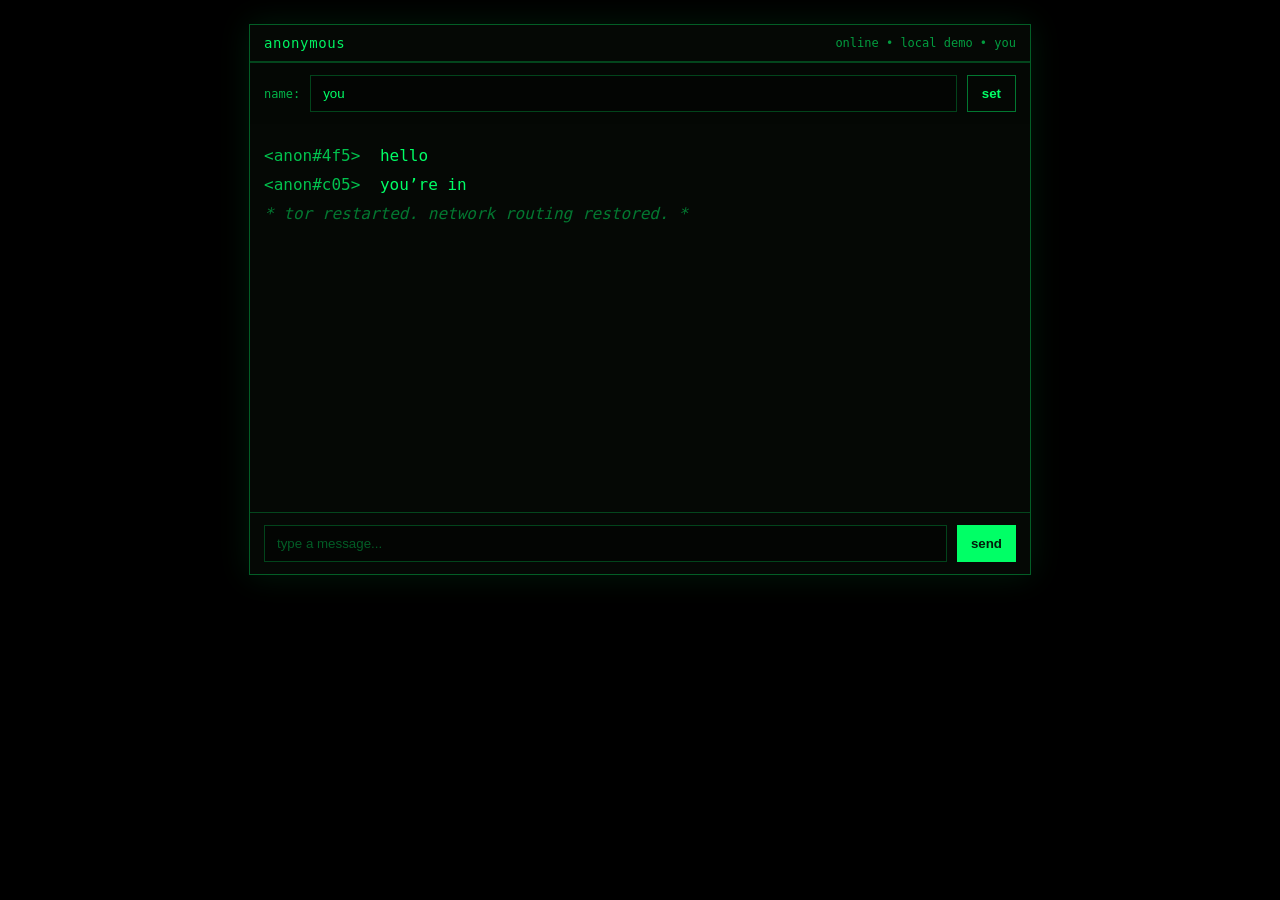
==== index.html @ 3648a669 "Add files via upload" ====
<!DOCTYPE html>
<html lang="en">
<head>
  <meta charset="UTF-8" />
  <meta name="viewport" content="width=device-width, initial-scale=1"/>
  <title>anonymous</title>

  <style>
    html, body {
      margin: 0;
      padding: 0;
      background: #000000;
      min-height: 100%;
    }

    .bc-wrap{
      max-width: 780px;
      margin: 24px auto;
      background:#050805;
      border:1px solid rgba(0,255,102,.35);
      font-family: ui-monospace, SFMono-Regular, Menlo, Monaco, Consolas, monospace;
      color:#00ff66;
      box-shadow: 0 0 30px rgba(0,255,102,.10);
    }

    .bc-top{
      display:flex;
      justify-content:space-between;
      align-items:center;
      padding:10px 14px;
      border-bottom:1px solid rgba(0,255,102,.25);
    }

    .bc-title{
      font-size:14px;
      letter-spacing:.6px;
      color:rgba(0,255,102,.95);
      text-transform: lowercase;
    }

    .bc-status{
      font-size:12px;
      color:rgba(0,255,102,.6);
    }

    .bc-chat{
      padding:14px;
      height: 360px;
      overflow:auto;
      line-height:1.45;
    }

    .bc-line{ margin:6px 0; }
    .bc-user{ color:rgba(0,255,102,.75); margin-right:10px; }
    .bc-dim{ color:rgba(0,255,102,.45); font-style:italic; }

    .bc-input{
      display:flex;
      gap:10px;
      padding:12px 14px;
      border-top:1px solid rgba(0,255,102,.25);
    }

    .bc-text{
      flex:1;
      background:#030503;
      border:1px solid rgba(0,255,102,.25);
      color:#00ff66;
      padding:10px 12px;
      outline:none;
    }

    .bc-text::placeholder{ color:rgba(0,255,102,.35); }

    .bc-send{
      background:#00ff66;
      color:#021d0b;
      border:none;
      padding:10px 14px;
      font-weight:700;
      cursor:pointer;
    }

    .bc-send:active{ transform: translateY(1px); }

    /* ---- name tab ---- */
    .bc-namebar{
      display:flex;
      gap:10px;
      padding:12px 14px;
      border-top:1px solid rgba(0,255,102,.25);
      background:#040704;
      align-items:center;
    }

    .bc-label{
      font-size:12px;
      color:rgba(0,255,102,.7);
      white-space:nowrap;
    }

    .bc-name{
      flex:1;
      background:#030503;
      border:1px solid rgba(0,255,102,.25);
      color:#00ff66;
      padding:10px 12px;
      outline:none;
    }

    .bc-name::placeholder{ color:rgba(0,255,102,.35); }

    .bc-save{
      background:transparent;
      border:1px solid rgba(0,255,102,.45);
      color:#00ff66;
      padding:10px 14px;
      font-weight:700;
      cursor:pointer;
    }

    .bc-save:active{ transform: translateY(1px); }
  </style>
</head>

<body>
  <div class="bc-wrap">
    <div class="bc-top">
      <div class="bc-title" id="bc-title">anonymous</div>
      <div class="bc-status" id="bc-status">offline • local demo</div>
    </div>

    <!-- name tab -->
    <div class="bc-namebar">
      <div class="bc-label">name:</div>
      <input class="bc-name" id="bc-name" placeholder="choose any name..." autocomplete="off">
      <button class="bc-save" id="bc-save">set</button>
    </div>

    <div class="bc-chat" id="bc-chat">
      <div class="bc-line"><span class="bc-user">&lt;anon#4f5&gt;</span> hello</div>
      <div class="bc-line"><span class="bc-user">&lt;anon#c05&gt;</span> you’re in</div>
      <div class="bc-line bc-dim">* tor restarted. network routing restored. *</div>
    </div>

    <div class="bc-input">
      <input class="bc-text" id="bc-text" placeholder="type a message..." autocomplete="off">
      <button class="bc-send" id="bc-send">send</button>
    </div>
  </div>

  <script>
    // local-only demo: adds text to the box (does NOT send over internet)
    const chat = document.getElementById('bc-chat');
    const input = document.getElementById('bc-text');
    const btn = document.getElementById('bc-send');

    const nameInput = document.getElementById('bc-name');
    const saveBtn = document.getElementById('bc-save');
    const title = document.getElementById('bc-title');
    const status = document.getElementById('bc-status');

    // Load name from localStorage if available
    let currentName = localStorage.getItem('bc_name') || 'you';
    nameInput.value = currentName;

    function escapeHtml(s) {
      return s.replace(/&/g,'&amp;')
              .replace(/</g,'&lt;')
              .replace(/>/g,'&gt;')
              .replace(/"/g,'&quot;')
              .replace(/'/g,'&#039;');
    }

    function addLine(user, text){
      const div = document.createElement('div');
      div.className = 'bc-line';
      div.innerHTML = `<span class="bc-user">&lt;${escapeHtml(user)}&gt;</span> ${escapeHtml(text)}`;
      chat.appendChild(div);
      chat.scrollTop = chat.scrollHeight;
    }

    function setName(){
      const n = nameInput.value.trim();
      if(!n) return;

      currentName = n.slice(0, 24); // keep it short + clean
      localStorage.setItem('bc_name', currentName);

      title.textContent = 'anonymous';
      status.textContent = `online • local demo • ${currentName}`;
      addLine('system', `identity set: ${currentName}`);
    }

    saveBtn.addEventListener('click', setName);
    nameInput.addEventListener('keydown', (e) => {
      if (e.key === 'Enter') setName();
    });

    btn.addEventListener('click', () => {
      const t = input.value.trim();
      if(!t) return;
      addLine(currentName, t);
      input.value = '';
    });

    input.addEventListener('keydown', (e) => {
      if(e.key === 'Enter') btn.click();
    });

    // init status
    status.textContent = `online • local demo • ${currentName}`;
  </script>
</body>
</html>
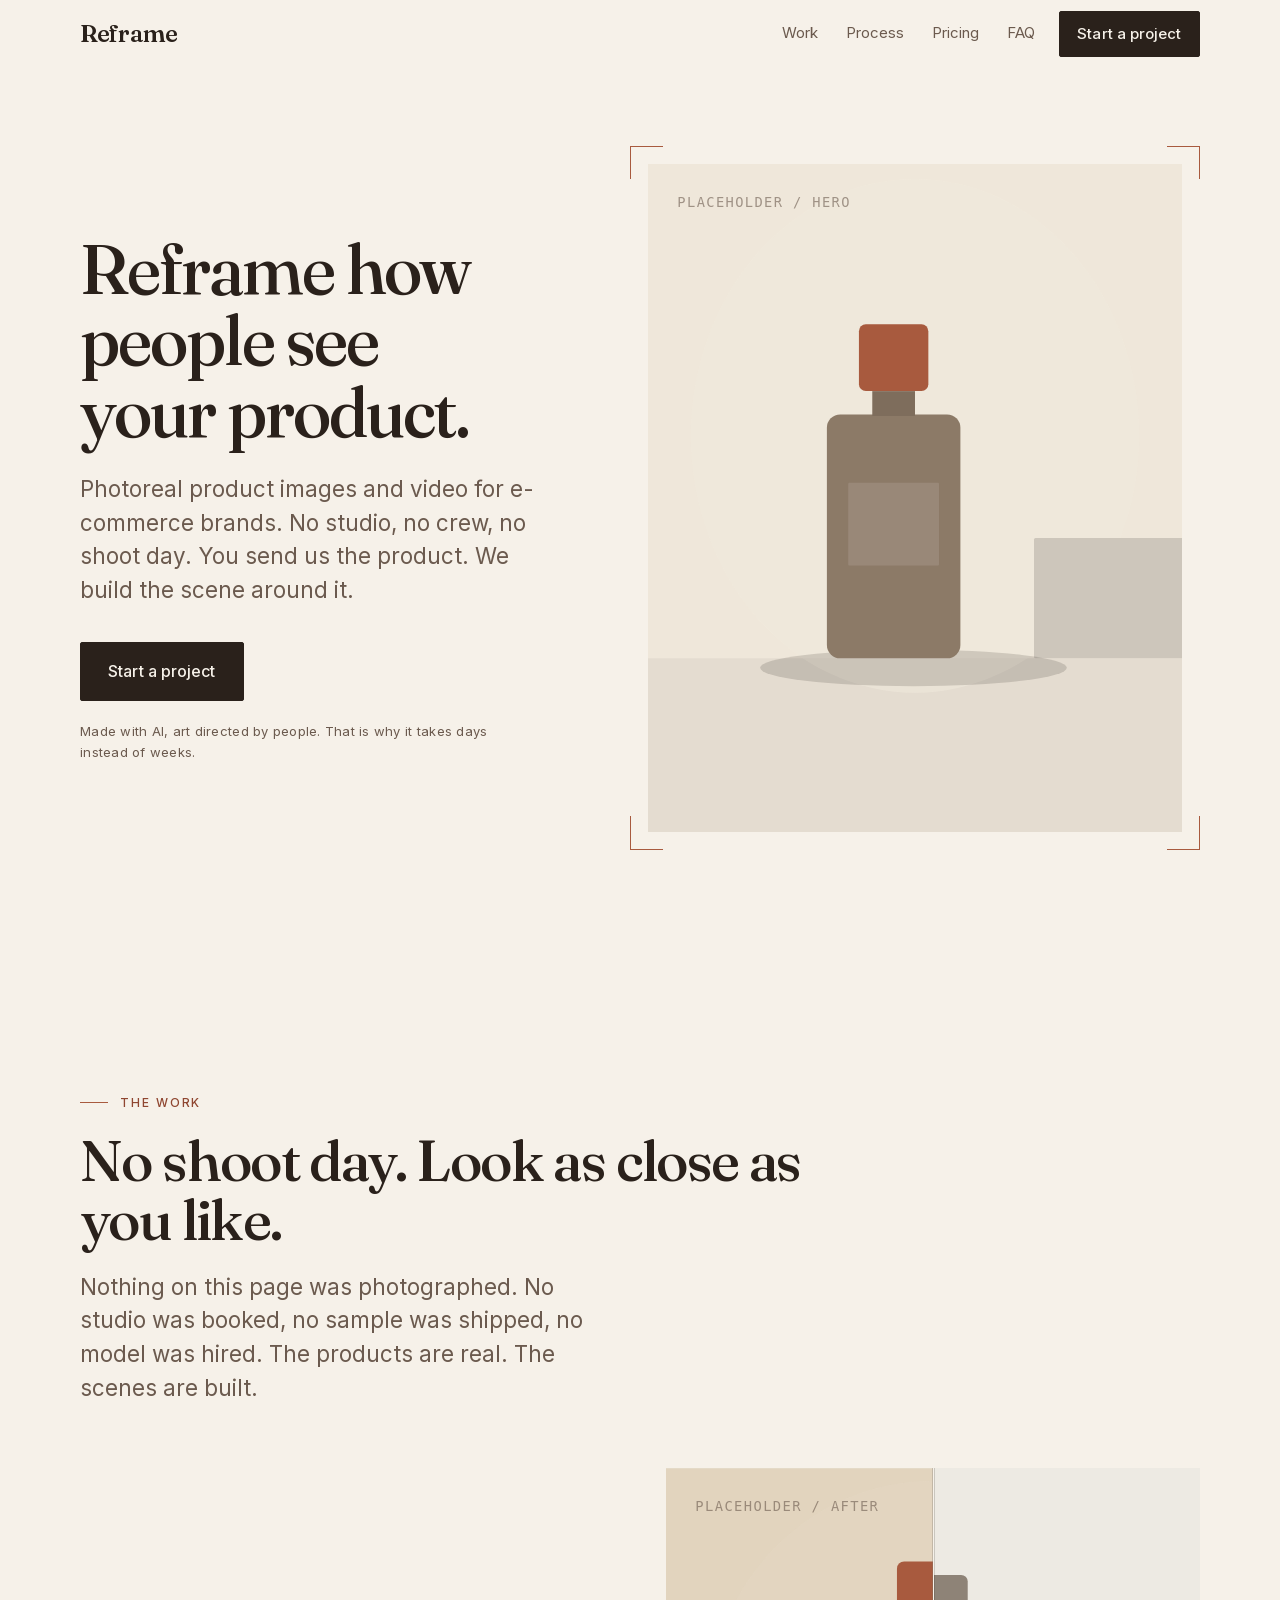
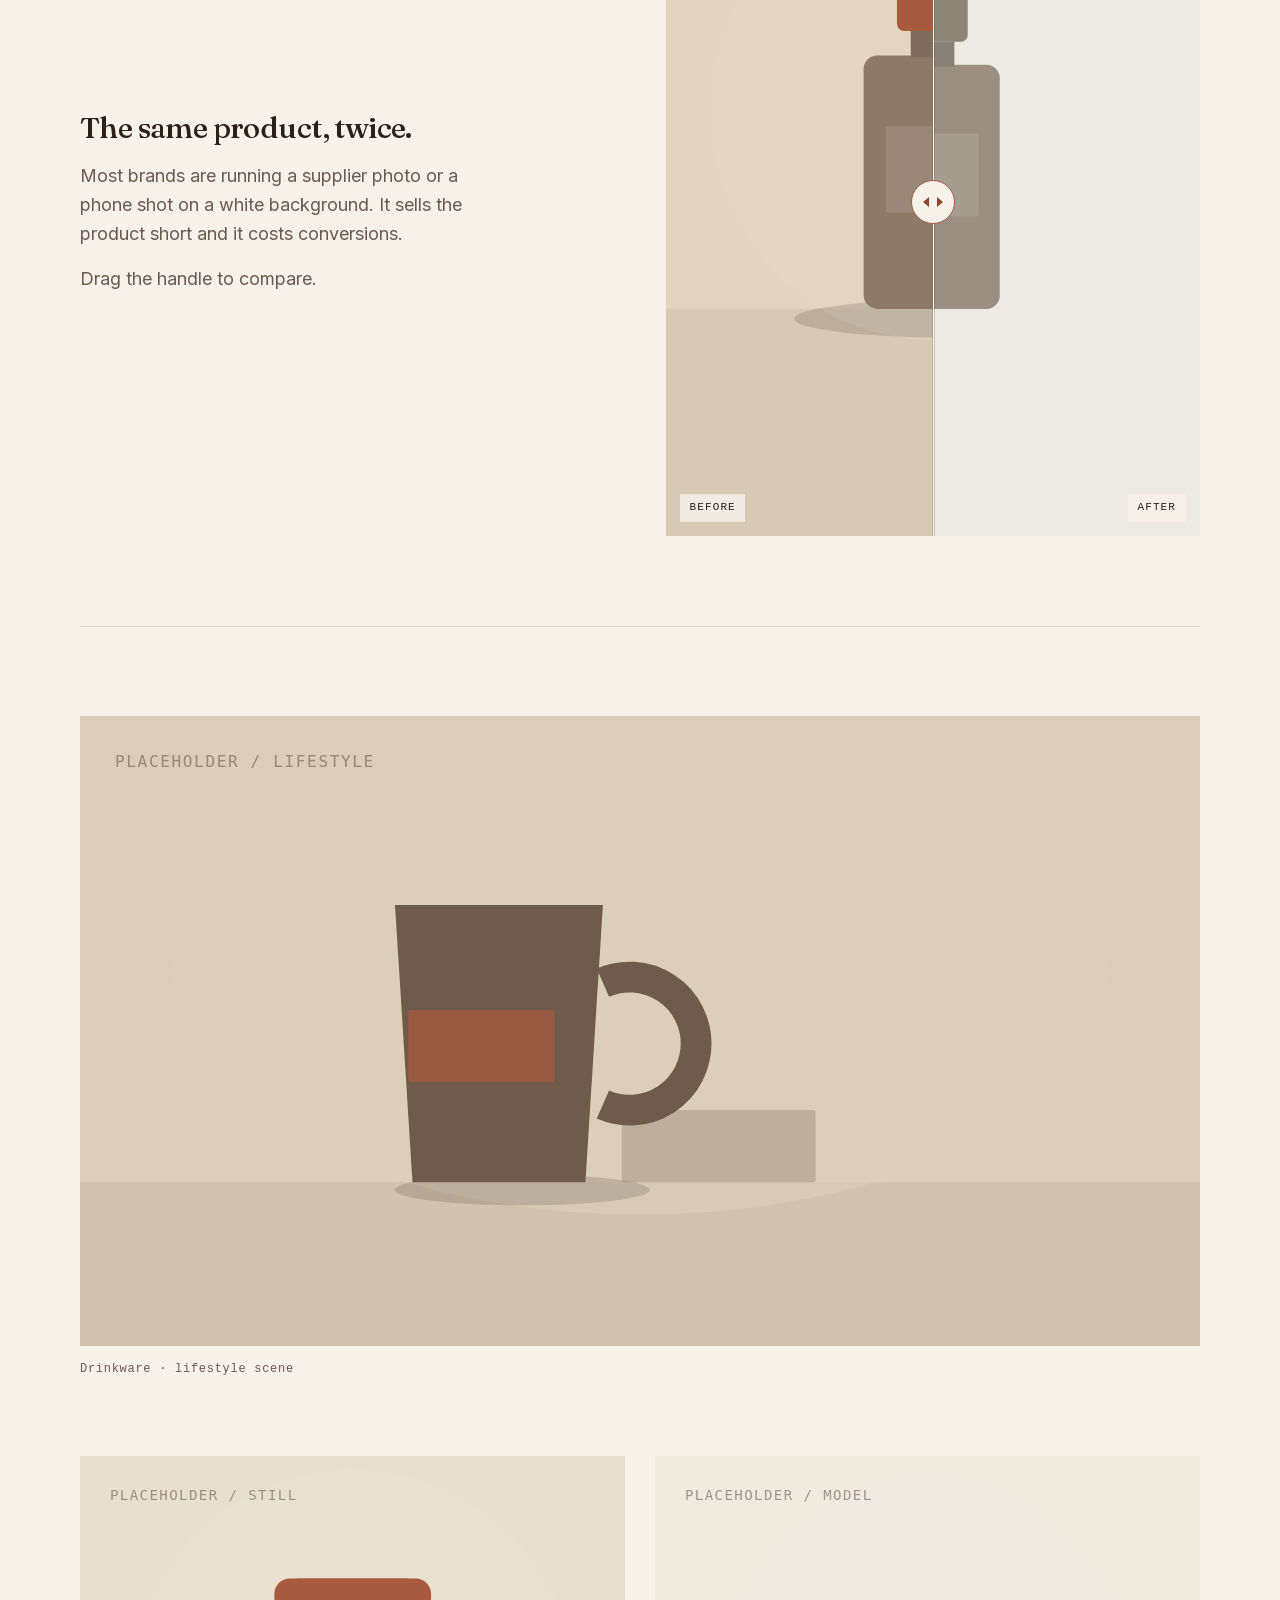
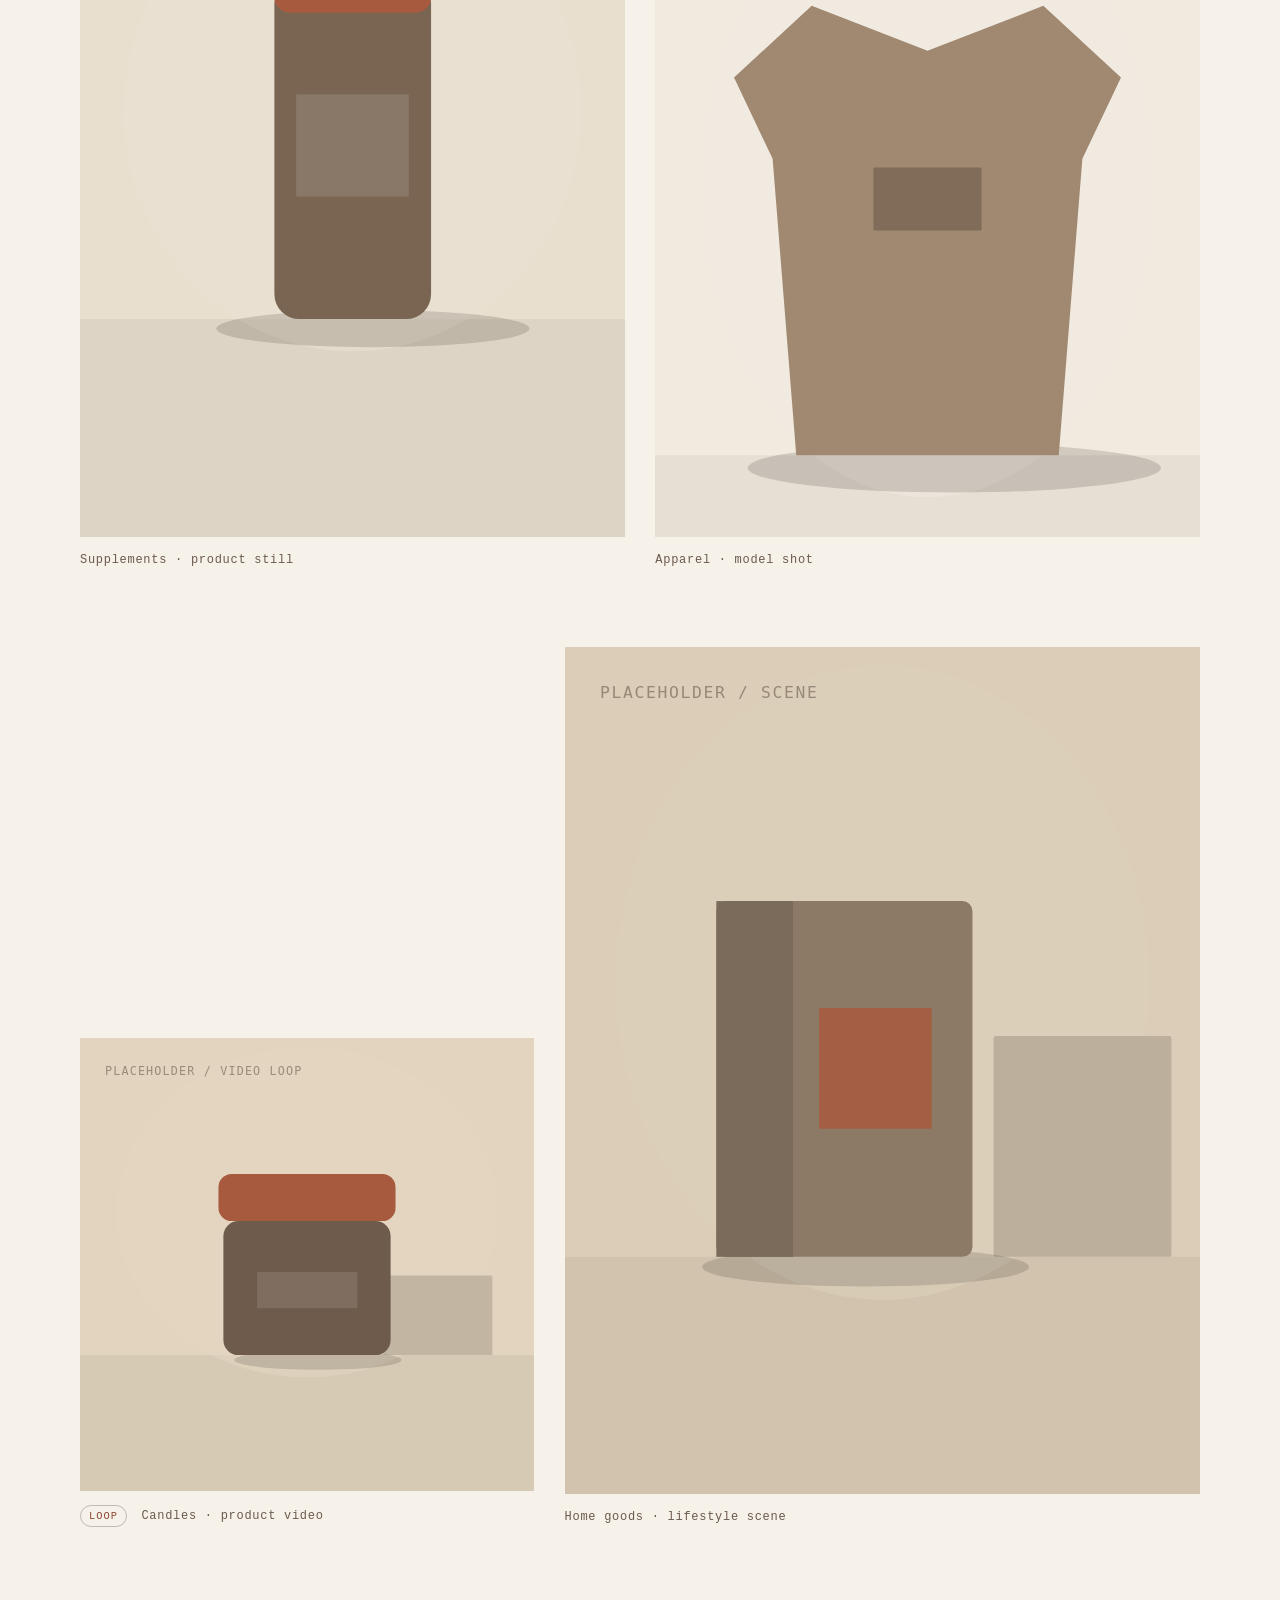
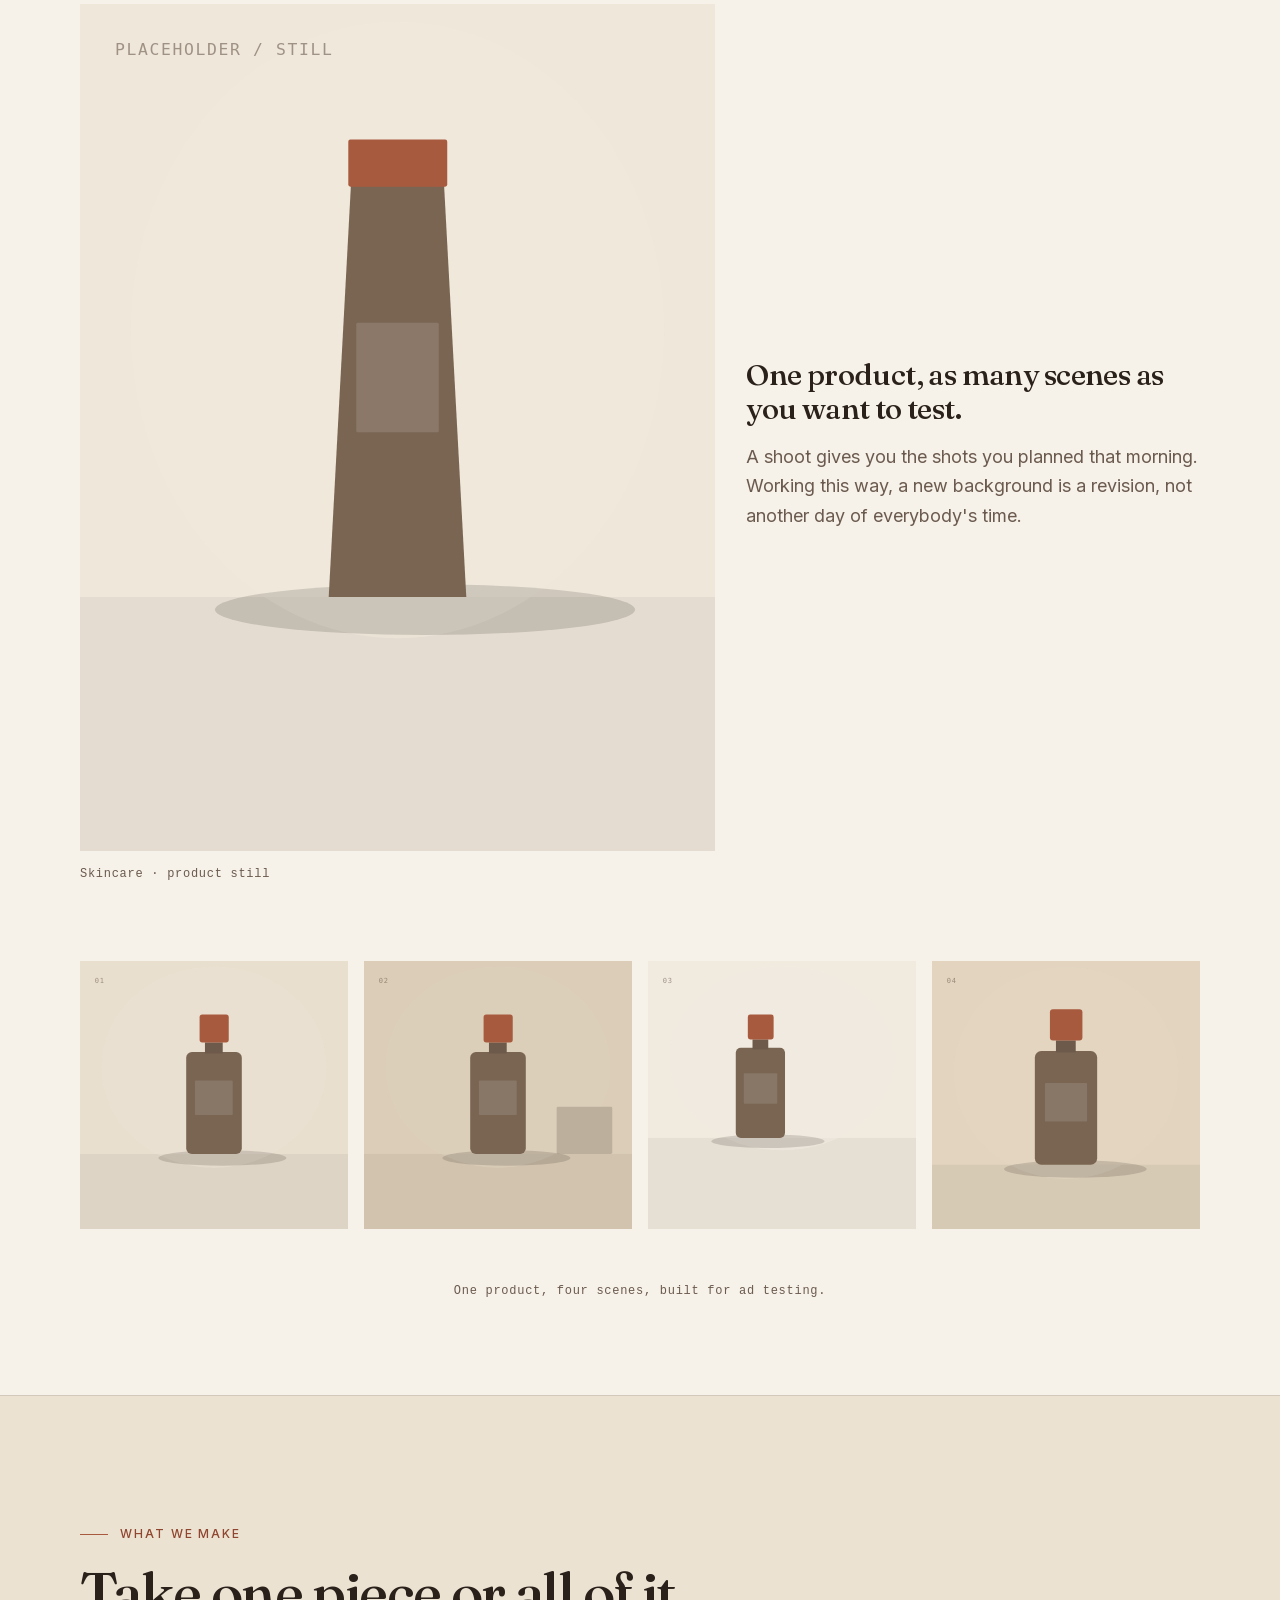
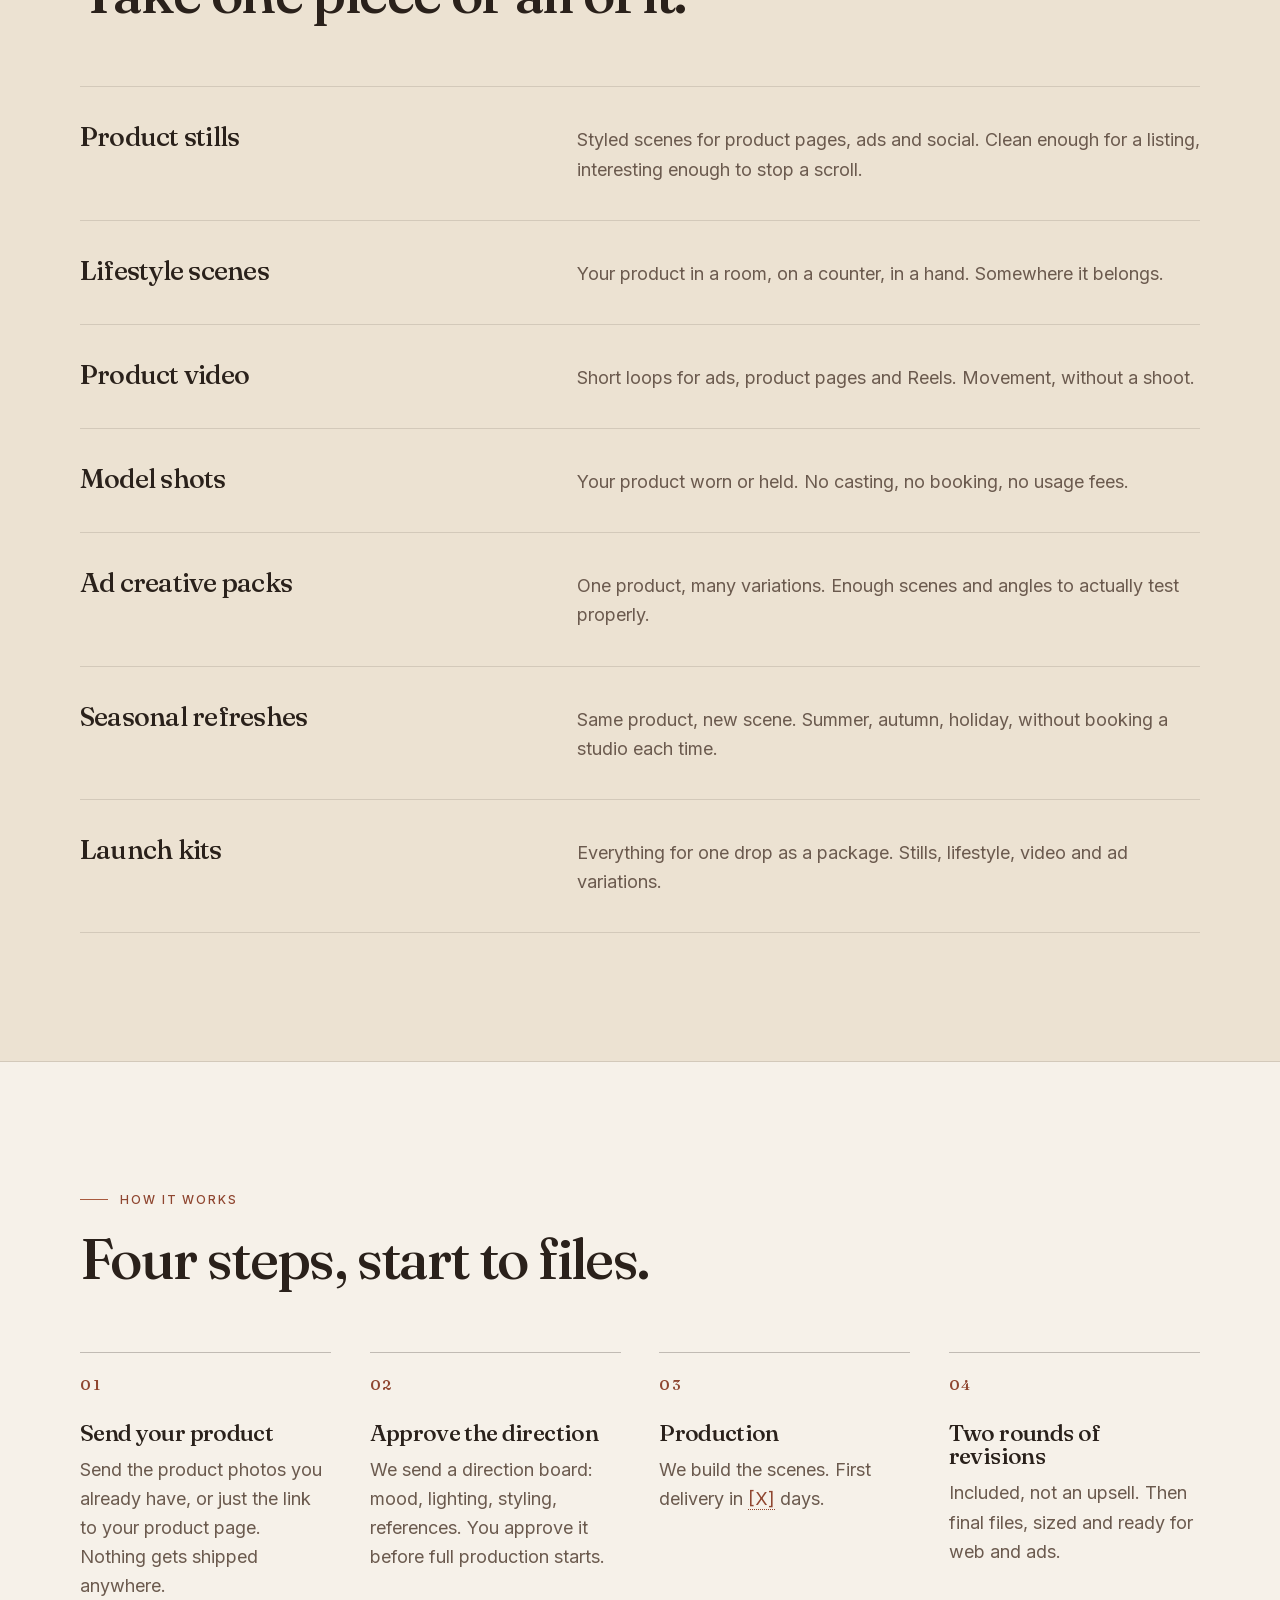
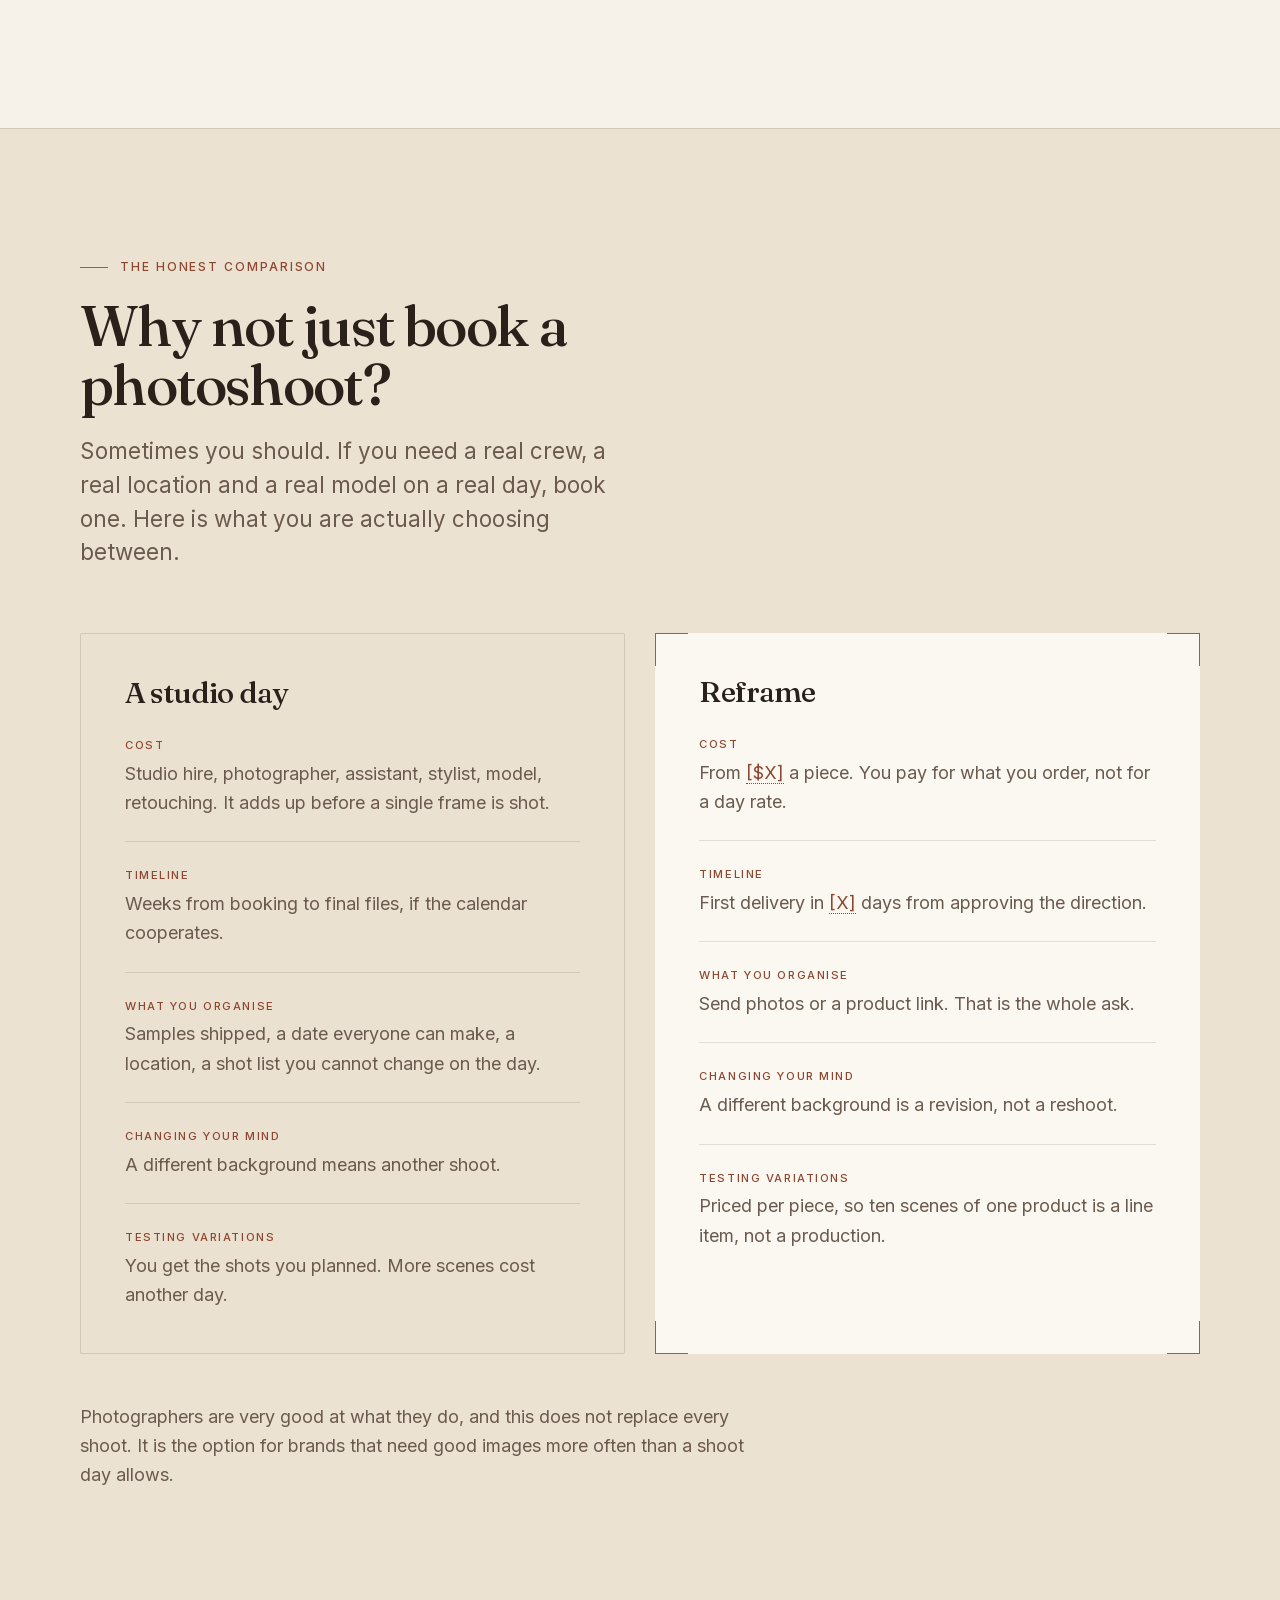
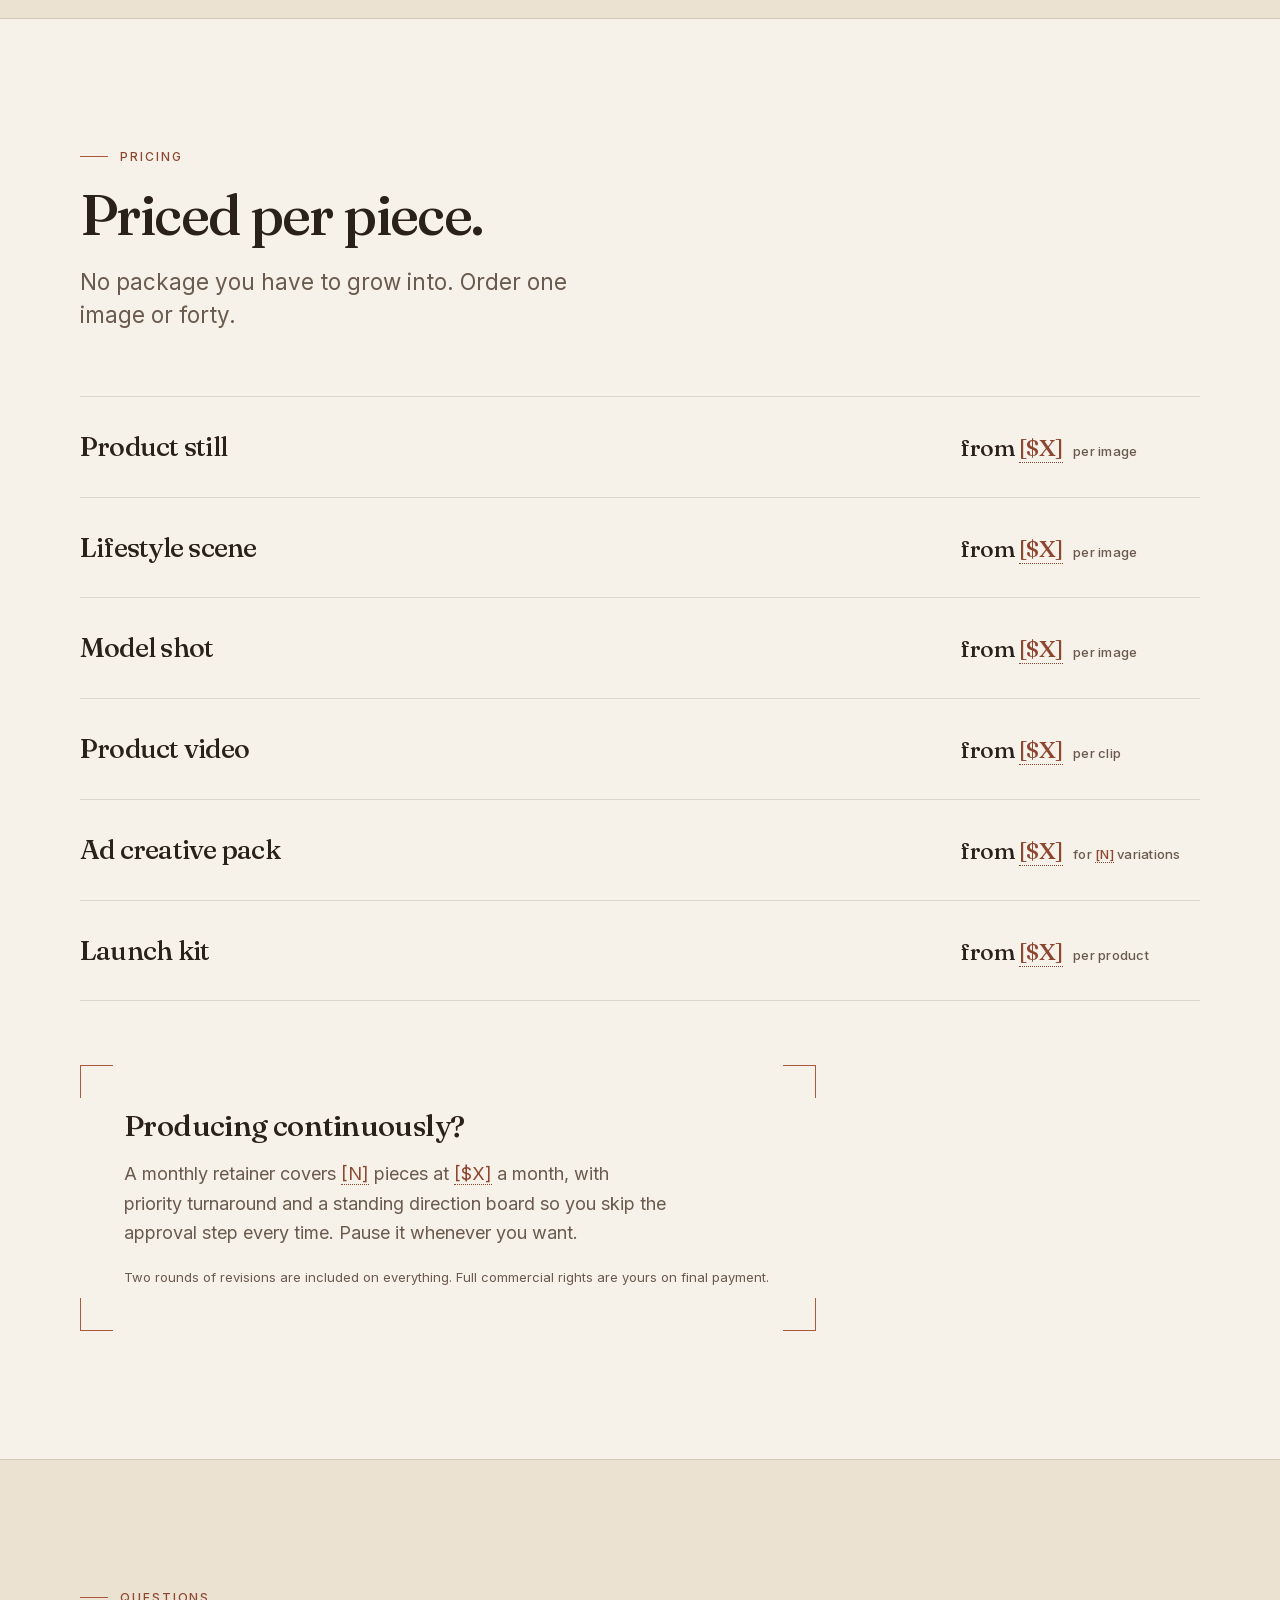
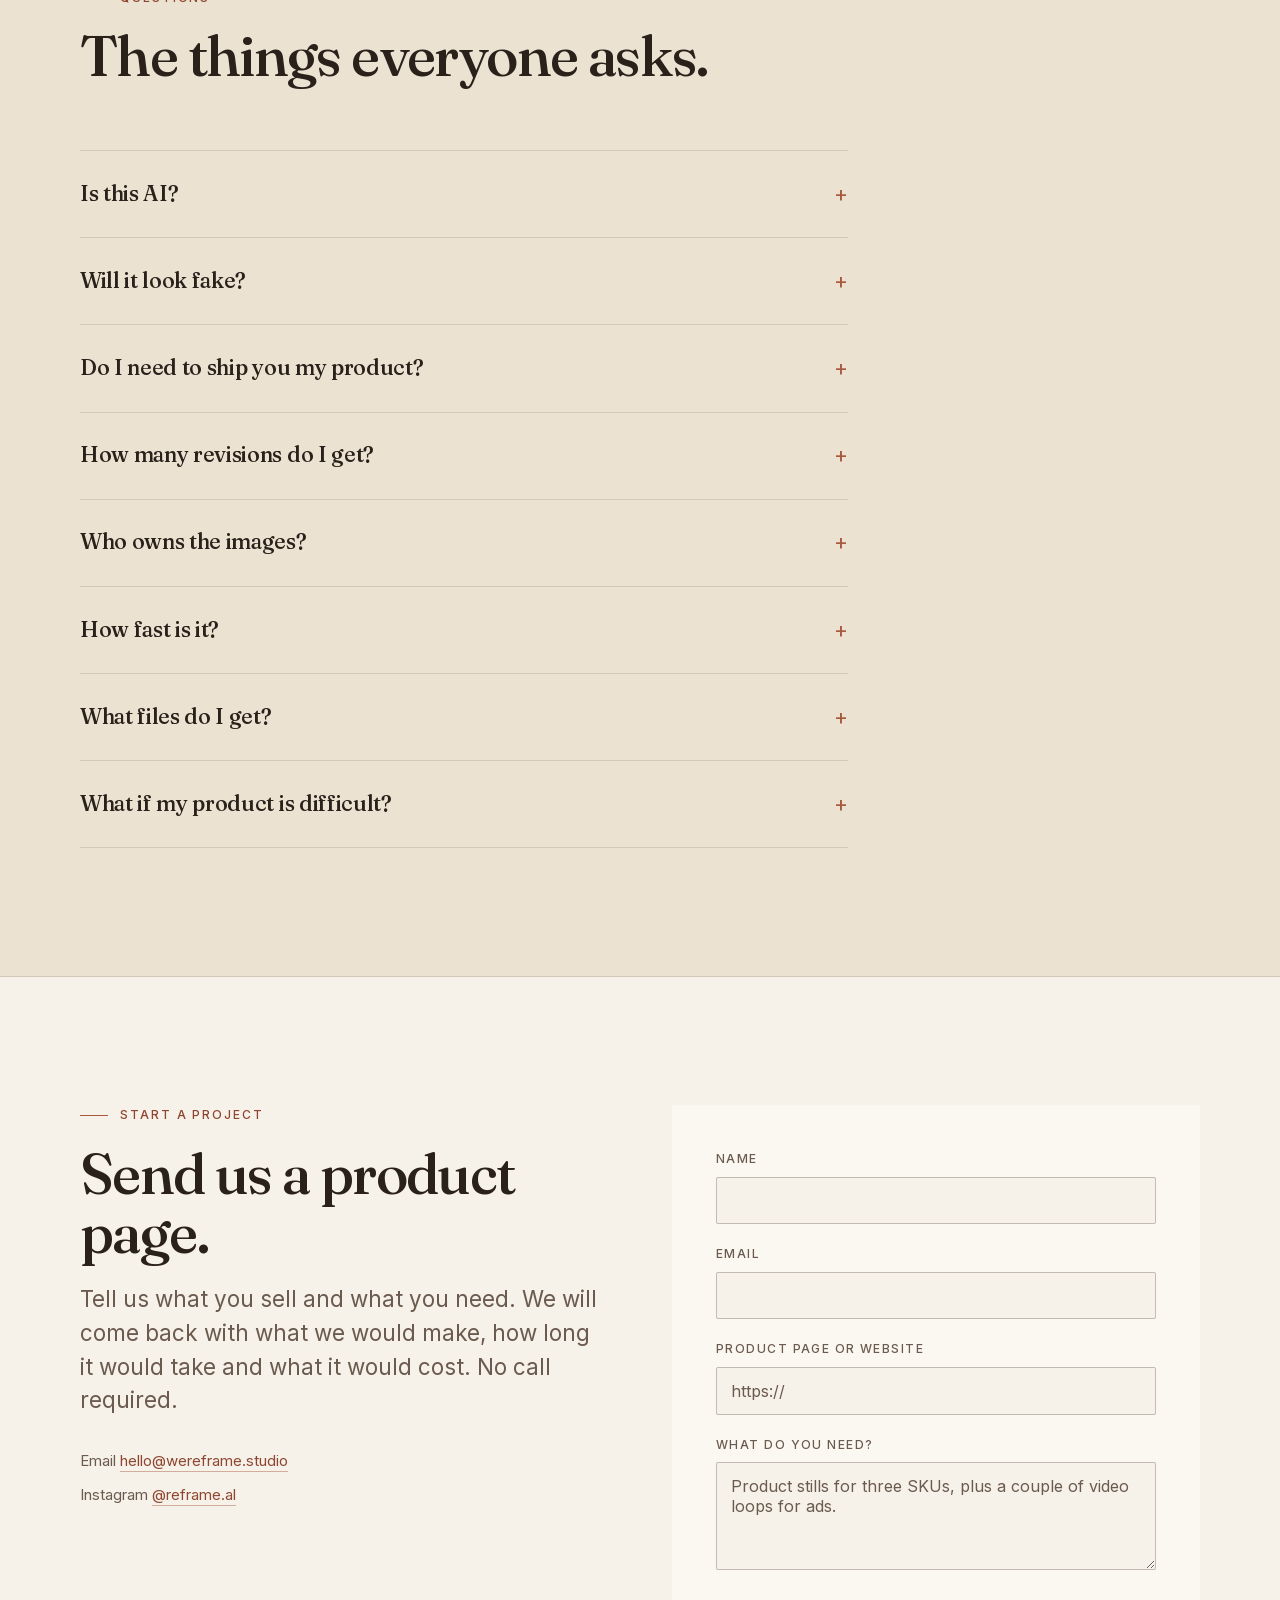
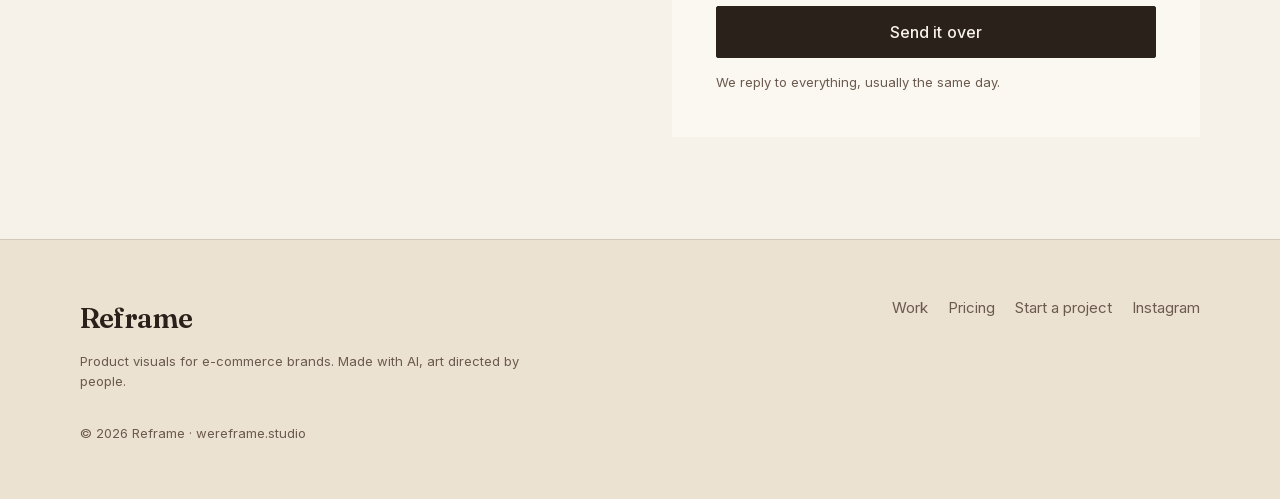
==== commit c3b21a6c: "Build the Reframe marketing site Single-page static site for wereframe.studio, deployable on Netlify" ====
--- a/index.html
+++ b/index.html
@@ -1,215 +1,581 @@
-<!DOCTYPE html>
-<html lang="en">
-<head>
-  <meta charset="UTF-8" />
-  <meta name="viewport" content="width=device-width, initial-scale=1"/>
-  <title>anonymous</title>
-
-  <style>
-    html, body {
-      margin: 0;
-      padding: 0;
-      background: #000000;
-      min-height: 100%;
-    }
-
-    .bc-wrap{
-      max-width: 780px;
-      margin: 24px auto;
-      background:#050805;
-      border:1px solid rgba(0,255,102,.35);
-      font-family: ui-monospace, SFMono-Regular, Menlo, Monaco, Consolas, monospace;
-      color:#00ff66;
-      box-shadow: 0 0 30px rgba(0,255,102,.10);
-    }
-
-    .bc-top{
-      display:flex;
-      justify-content:space-between;
-      align-items:center;
-      padding:10px 14px;
-      border-bottom:1px solid rgba(0,255,102,.25);
-    }
-
-    .bc-title{
-      font-size:14px;
-      letter-spacing:.6px;
-      color:rgba(0,255,102,.95);
-      text-transform: lowercase;
-    }
-
-    .bc-status{
-      font-size:12px;
-      color:rgba(0,255,102,.6);
-    }
-
-    .bc-chat{
-      padding:14px;
-      height: 360px;
-      overflow:auto;
-      line-height:1.45;
-    }
-
-    .bc-line{ margin:6px 0; }
-    .bc-user{ color:rgba(0,255,102,.75); margin-right:10px; }
-    .bc-dim{ color:rgba(0,255,102,.45); font-style:italic; }
-
-    .bc-input{
-      display:flex;
-      gap:10px;
-      padding:12px 14px;
-      border-top:1px solid rgba(0,255,102,.25);
-    }
-
-    .bc-text{
-      flex:1;
-      background:#030503;
-      border:1px solid rgba(0,255,102,.25);
-      color:#00ff66;
-      padding:10px 12px;
-      outline:none;
-    }
-
-    .bc-text::placeholder{ color:rgba(0,255,102,.35); }
-
-    .bc-send{
-      background:#00ff66;
-      color:#021d0b;
-      border:none;
-      padding:10px 14px;
-      font-weight:700;
-      cursor:pointer;
-    }
-
-    .bc-send:active{ transform: translateY(1px); }
-
-    /* ---- name tab ---- */
-    .bc-namebar{
-      display:flex;
-      gap:10px;
-      padding:12px 14px;
-      border-top:1px solid rgba(0,255,102,.25);
-      background:#040704;
-      align-items:center;
-    }
-
-    .bc-label{
-      font-size:12px;
-      color:rgba(0,255,102,.7);
-      white-space:nowrap;
-    }
-
-    .bc-name{
-      flex:1;
-      background:#030503;
-      border:1px solid rgba(0,255,102,.25);
-      color:#00ff66;
-      padding:10px 12px;
-      outline:none;
-    }
-
-    .bc-name::placeholder{ color:rgba(0,255,102,.35); }
-
-    .bc-save{
-      background:transparent;
-      border:1px solid rgba(0,255,102,.45);
-      color:#00ff66;
-      padding:10px 14px;
-      font-weight:700;
-      cursor:pointer;
-    }
-
-    .bc-save:active{ transform: translateY(1px); }
-  </style>
-</head>
-
-<body>
-  <div class="bc-wrap">
-    <div class="bc-top">
-      <div class="bc-title" id="bc-title">anonymous</div>
-      <div class="bc-status" id="bc-status">offline • local demo</div>
-    </div>
-
-    <!-- name tab -->
-    <div class="bc-namebar">
-      <div class="bc-label">name:</div>
-      <input class="bc-name" id="bc-name" placeholder="choose any name..." autocomplete="off">
-      <button class="bc-save" id="bc-save">set</button>
-    </div>
-
-    <div class="bc-chat" id="bc-chat">
-      <div class="bc-line"><span class="bc-user">&lt;anon#4f5&gt;</span> hello</div>
-      <div class="bc-line"><span class="bc-user">&lt;anon#c05&gt;</span> you’re in</div>
-      <div class="bc-line bc-dim">* tor restarted. network routing restored. *</div>
-    </div>
-
-    <div class="bc-input">
-      <input class="bc-text" id="bc-text" placeholder="type a message..." autocomplete="off">
-      <button class="bc-send" id="bc-send">send</button>
-    </div>
-  </div>
-
-  <script>
-    // local-only demo: adds text to the box (does NOT send over internet)
-    const chat = document.getElementById('bc-chat');
-    const input = document.getElementById('bc-text');
-    const btn = document.getElementById('bc-send');
-
-    const nameInput = document.getElementById('bc-name');
-    const saveBtn = document.getElementById('bc-save');
-    const title = document.getElementById('bc-title');
-    const status = document.getElementById('bc-status');
-
-    // Load name from localStorage if available
-    let currentName = localStorage.getItem('bc_name') || 'you';
-    nameInput.value = currentName;
-
-    function escapeHtml(s) {
-      return s.replace(/&/g,'&amp;')
-              .replace(/</g,'&lt;')
-              .replace(/>/g,'&gt;')
-              .replace(/"/g,'&quot;')
-              .replace(/'/g,'&#039;');
-    }
-
-    function addLine(user, text){
-      const div = document.createElement('div');
-      div.className = 'bc-line';
-      div.innerHTML = `<span class="bc-user">&lt;${escapeHtml(user)}&gt;</span> ${escapeHtml(text)}`;
-      chat.appendChild(div);
-      chat.scrollTop = chat.scrollHeight;
-    }
-
-    function setName(){
-      const n = nameInput.value.trim();
-      if(!n) return;
-
-      currentName = n.slice(0, 24); // keep it short + clean
-      localStorage.setItem('bc_name', currentName);
-
-      title.textContent = 'anonymous';
-      status.textContent = `online • local demo • ${currentName}`;
-      addLine('system', `identity set: ${currentName}`);
-    }
-
-    saveBtn.addEventListener('click', setName);
-    nameInput.addEventListener('keydown', (e) => {
-      if (e.key === 'Enter') setName();
-    });
-
-    btn.addEventListener('click', () => {
-      const t = input.value.trim();
-      if(!t) return;
-      addLine(currentName, t);
-      input.value = '';
-    });
-
-    input.addEventListener('keydown', (e) => {
-      if(e.key === 'Enter') btn.click();
-    });
-
-    // init status
-    status.textContent = `online • local demo • ${currentName}`;
-  </script>
-</body>
-</html>
+<!doctype html>
+<html lang="en">
+<head>
+<meta charset="utf-8">
+<meta name="viewport" content="width=device-width, initial-scale=1, viewport-fit=cover">
+<title>Reframe — Product visuals for e-commerce brands</title>
+<meta name="description" content="Photoreal product photography and video for e-commerce brands. No studio, no crew, no shoot day. Send your product, we build the scene around it.">
+<link rel="canonical" href="https://wereframe.studio/">
+<meta name="theme-color" content="#F6F1E9">
+<meta name="color-scheme" content="light">
+
+<meta property="og:type" content="website">
+<meta property="og:site_name" content="Reframe">
+<meta property="og:url" content="https://wereframe.studio/">
+<meta property="og:title" content="Reframe — Product visuals for e-commerce brands">
+<meta property="og:description" content="Photoreal product photography and video for e-commerce brands. No studio, no crew, no shoot day.">
+<!-- TODO before launch: export a 1200x630 JPG of a real hero visual to assets/images/og-cover.jpg and uncomment.
+<meta property="og:image" content="https://wereframe.studio/assets/images/og-cover.jpg">
+<meta property="og:image:width" content="1200">
+<meta property="og:image:height" content="630">
+<meta property="og:image:alt" content="A product still produced by Reframe.">
+-->
+<meta name="twitter:card" content="summary_large_image">
+<meta name="twitter:title" content="Reframe — Product visuals for e-commerce brands">
+<meta name="twitter:description" content="Photoreal product photography and video for e-commerce brands. No studio, no crew, no shoot day.">
+
+<link rel="icon" href="/favicon.svg" type="image/svg+xml">
+
+<link rel="preload" href="/assets/fonts/fraunces-latin.woff2" as="font" type="font/woff2" crossorigin>
+<link rel="preload" href="/assets/fonts/inter-latin.woff2" as="font" type="font/woff2" crossorigin>
+<link rel="stylesheet" href="/assets/css/styles.css">
+
+<script>document.documentElement.classList.add('js');</script>
+</head>
+<body>
+
+<a class="skip" href="#main">Skip to content</a>
+
+<header class="site-header" id="site-header">
+  <div class="shell site-header__inner">
+    <a class="wordmark" href="#top" aria-label="Reframe, home">Reframe</a>
+    <nav class="site-nav" aria-label="Sections">
+      <a href="#work">Work</a>
+      <a href="#process">Process</a>
+      <a href="#pricing">Pricing</a>
+      <a href="#faq">FAQ</a>
+    </nav>
+    <a class="btn btn--small" href="#contact">Start a project</a>
+  </div>
+</header>
+
+<main id="main">
+
+  <!-- ============================================ HERO -->
+  <section class="hero" id="top">
+    <div class="shell">
+      <div class="hero__grid">
+        <div class="hero__copy">
+          <h1 class="display hero__title">Reframe how people see your product.</h1>
+          <p class="lead">
+            Photoreal product images and video for e-commerce brands. No studio, no crew,
+            no shoot day. You send us the product. We build the scene around it.
+          </p>
+          <p class="hero__cta">
+            <a class="btn" href="#contact">Start a project</a>
+          </p>
+          <p class="hero__note">
+            Made with AI, art directed by people. That is why it takes days instead of weeks.
+          </p>
+        </div>
+
+        <figure class="hero__shot">
+          <div class="vf">
+            <img src="/assets/images/hero.svg"
+                 alt="Placeholder: a skincare dropper bottle lit on a warm sand-coloured set, with a soft shadow falling to the right."
+                 width="1400" height="1750" fetchpriority="high" decoding="async">
+          </div>
+        </figure>
+      </div>
+    </div>
+  </section>
+
+  <!-- ============================================ THE WORK -->
+  <section class="section section--work" id="work">
+    <div class="shell">
+      <header class="section__head reveal">
+        <p class="eyebrow">The work</p>
+        <h2 class="display section__title">No shoot day. Look as close as you like.</h2>
+        <p class="lead measure">
+          Nothing on this page was photographed. No studio was booked, no sample was shipped,
+          no model was hired. The products are real. The scenes are built.
+        </p>
+      </header>
+
+      <!-- before / after -->
+      <div class="ba-block reveal">
+        <div class="ba-block__copy">
+          <h3 class="display h3">The same product, twice.</h3>
+          <p>
+            Most brands are running a supplier photo or a phone shot on a white background.
+            It sells the product short and it costs conversions.
+          </p>
+          <p class="muted">Drag the handle to compare.</p>
+        </div>
+
+        <div class="ba" data-ba>
+          <div class="ba__stack">
+            <img class="ba__img"
+                 src="/assets/images/work-before.svg"
+                 alt="Placeholder: the original supplier photo of a dropper bottle, flat lighting on a plain background."
+                 width="1200" height="1500" loading="lazy" decoding="async">
+            <div class="ba__after" data-ba-after>
+              <img class="ba__img"
+                   src="/assets/images/work-after.svg"
+                   alt="Placeholder: the same dropper bottle in a built scene with directional light and a warm backdrop."
+                   width="1200" height="1500" loading="lazy" decoding="async">
+            </div>
+            <div class="ba__handle" data-ba-handle aria-hidden="true"><span class="ba__grip"></span></div>
+            <span class="ba__tag ba__tag--l" aria-hidden="true">Before</span>
+            <span class="ba__tag ba__tag--r" aria-hidden="true">After</span>
+          </div>
+          <input class="ba__range" type="range" min="0" max="100" value="50" step="0.5"
+                 data-ba-range aria-label="Reveal the reframed image">
+        </div>
+      </div>
+
+      <!-- gallery -->
+      <div class="gallery">
+
+        <figure class="shot reveal">
+          <img src="/assets/images/work-01.svg"
+               alt="Placeholder: a ceramic mug on a warm countertop in soft afternoon light."
+               width="1600" height="900" loading="lazy" decoding="async">
+          <figcaption class="cap">Drinkware · lifestyle scene</figcaption>
+        </figure>
+
+        <div class="row row--2">
+          <figure class="shot reveal">
+            <img src="/assets/images/work-02.svg"
+                 alt="Placeholder: a supplement tin standing on a sand-coloured surface with a hard-edged shadow."
+                 width="1200" height="1500" loading="lazy" decoding="async">
+            <figcaption class="cap">Supplements · product still</figcaption>
+          </figure>
+          <figure class="shot reveal">
+            <img src="/assets/images/work-03.svg"
+                 alt="Placeholder: a t-shirt worn on a figure, cropped at the shoulders and hips, against a pale warm wall."
+                 width="1200" height="1500" loading="lazy" decoding="async">
+            <figcaption class="cap">Apparel · model shot</figcaption>
+          </figure>
+        </div>
+
+        <div class="row row--offset">
+          <figure class="shot reveal">
+            <img src="/assets/images/work-04.svg"
+                 alt="Placeholder: a candle jar beside a folded cloth, lit from one side."
+                 width="1200" height="1200" loading="lazy" decoding="async">
+            <figcaption class="cap"><span class="tag">Loop</span> Candles · product video</figcaption>
+          </figure>
+          <figure class="shot reveal">
+            <img src="/assets/images/work-05.svg"
+                 alt="Placeholder: a boxed home fragrance product staged on a shelf next to a taller object."
+                 width="1200" height="1600" loading="lazy" decoding="async">
+            <figcaption class="cap">Home goods · lifestyle scene</figcaption>
+          </figure>
+        </div>
+
+        <div class="row row--caption">
+          <figure class="shot reveal">
+            <img src="/assets/images/work-06.svg"
+                 alt="Placeholder: a skincare tube standing upright, lit from behind on a warm backdrop."
+                 width="1200" height="1600" loading="lazy" decoding="async">
+            <figcaption class="cap">Skincare · product still</figcaption>
+          </figure>
+          <div class="row__note reveal">
+            <h3 class="display h3">One product, as many scenes as you want to test.</h3>
+            <p>
+              A shoot gives you the shots you planned that morning. Working this way, a new
+              background is a revision, not another day of everybody's time.
+            </p>
+          </div>
+        </div>
+
+        <div class="strip reveal">
+          <figure class="shot shot--tile">
+            <img src="/assets/images/var-01.svg" alt="Placeholder: variation one, product on a pale sand backdrop." width="800" height="800" loading="lazy" decoding="async">
+          </figure>
+          <figure class="shot shot--tile">
+            <img src="/assets/images/var-02.svg" alt="Placeholder: variation two, product beside a stone block." width="800" height="800" loading="lazy" decoding="async">
+          </figure>
+          <figure class="shot shot--tile">
+            <img src="/assets/images/var-03.svg" alt="Placeholder: variation three, product offset left on a light backdrop." width="800" height="800" loading="lazy" decoding="async">
+          </figure>
+          <figure class="shot shot--tile">
+            <img src="/assets/images/var-04.svg" alt="Placeholder: variation four, product shot close on a deeper sand backdrop." width="800" height="800" loading="lazy" decoding="async">
+          </figure>
+        </div>
+        <p class="cap strip__cap reveal">One product, four scenes, built for ad testing.</p>
+
+      </div>
+    </div>
+  </section>
+
+  <!-- ============================================ WHAT WE MAKE -->
+  <section class="section section--alt" id="services">
+    <div class="shell">
+      <header class="section__head reveal">
+        <p class="eyebrow">What we make</p>
+        <h2 class="display section__title">Take one piece or all of it.</h2>
+      </header>
+
+      <ul class="list">
+        <li class="list__item reveal">
+          <h3 class="list__name display">Product stills</h3>
+          <p class="list__desc">Styled scenes for product pages, ads and social. Clean enough for a listing, interesting enough to stop a scroll.</p>
+        </li>
+        <li class="list__item reveal">
+          <h3 class="list__name display">Lifestyle scenes</h3>
+          <p class="list__desc">Your product in a room, on a counter, in a hand. Somewhere it belongs.</p>
+        </li>
+        <li class="list__item reveal">
+          <h3 class="list__name display">Product video</h3>
+          <p class="list__desc">Short loops for ads, product pages and Reels. Movement, without a shoot.</p>
+        </li>
+        <li class="list__item reveal">
+          <h3 class="list__name display">Model shots</h3>
+          <p class="list__desc">Your product worn or held. No casting, no booking, no usage fees.</p>
+        </li>
+        <li class="list__item reveal">
+          <h3 class="list__name display">Ad creative packs</h3>
+          <p class="list__desc">One product, many variations. Enough scenes and angles to actually test properly.</p>
+        </li>
+        <li class="list__item reveal">
+          <h3 class="list__name display">Seasonal refreshes</h3>
+          <p class="list__desc">Same product, new scene. Summer, autumn, holiday, without booking a studio each time.</p>
+        </li>
+        <li class="list__item reveal">
+          <h3 class="list__name display">Launch kits</h3>
+          <p class="list__desc">Everything for one drop as a package. Stills, lifestyle, video and ad variations.</p>
+        </li>
+      </ul>
+    </div>
+  </section>
+
+  <!-- ============================================ HOW IT WORKS -->
+  <section class="section" id="process">
+    <div class="shell">
+      <header class="section__head reveal">
+        <p class="eyebrow">How it works</p>
+        <h2 class="display section__title">Four steps, start to files.</h2>
+      </header>
+
+      <ol class="steps">
+        <li class="step reveal">
+          <span class="step__num display" aria-hidden="true">01</span>
+          <h3 class="step__name display">Send your product</h3>
+          <p>Send the product photos you already have, or just the link to your product page. Nothing gets shipped anywhere.</p>
+        </li>
+        <li class="step reveal">
+          <span class="step__num display" aria-hidden="true">02</span>
+          <h3 class="step__name display">Approve the direction</h3>
+          <p>We send a direction board: mood, lighting, styling, references. You approve it before full production starts.</p>
+        </li>
+        <li class="step reveal">
+          <span class="step__num display" aria-hidden="true">03</span>
+          <h3 class="step__name display">Production</h3>
+          <p>We build the scenes. First delivery in <span class="tbd">[X]</span> days.</p>
+        </li>
+        <li class="step reveal">
+          <span class="step__num display" aria-hidden="true">04</span>
+          <h3 class="step__name display">Two rounds of revisions</h3>
+          <p>Included, not an upsell. Then final files, sized and ready for web and ads.</p>
+        </li>
+      </ol>
+    </div>
+  </section>
+
+  <!-- ============================================ COMPARISON -->
+  <section class="section section--alt" id="compare">
+    <div class="shell">
+      <header class="section__head reveal">
+        <p class="eyebrow">The honest comparison</p>
+        <h2 class="display section__title">Why not just book a photoshoot?</h2>
+        <p class="lead measure">
+          Sometimes you should. If you need a real crew, a real location and a real model on a
+          real day, book one. Here is what you are actually choosing between.
+        </p>
+      </header>
+
+      <div class="compare">
+        <article class="card card--muted reveal">
+          <h3 class="card__title display">A studio day</h3>
+          <dl class="facts">
+            <dt>Cost</dt>
+            <dd>Studio hire, photographer, assistant, stylist, model, retouching. It adds up before a single frame is shot.</dd>
+            <dt>Timeline</dt>
+            <dd>Weeks from booking to final files, if the calendar cooperates.</dd>
+            <dt>What you organise</dt>
+            <dd>Samples shipped, a date everyone can make, a location, a shot list you cannot change on the day.</dd>
+            <dt>Changing your mind</dt>
+            <dd>A different background means another shoot.</dd>
+            <dt>Testing variations</dt>
+            <dd>You get the shots you planned. More scenes cost another day.</dd>
+          </dl>
+        </article>
+
+        <article class="card card--raised reveal">
+          <div class="vf vf--card">
+            <h3 class="card__title display">Reframe</h3>
+            <dl class="facts">
+              <dt>Cost</dt>
+              <dd>From <span class="tbd">[$X]</span> a piece. You pay for what you order, not for a day rate.</dd>
+              <dt>Timeline</dt>
+              <dd>First delivery in <span class="tbd">[X]</span> days from approving the direction.</dd>
+              <dt>What you organise</dt>
+              <dd>Send photos or a product link. That is the whole ask.</dd>
+              <dt>Changing your mind</dt>
+              <dd>A different background is a revision, not a reshoot.</dd>
+              <dt>Testing variations</dt>
+              <dd>Priced per piece, so ten scenes of one product is a line item, not a production.</dd>
+            </dl>
+          </div>
+        </article>
+      </div>
+
+      <p class="compare__note measure reveal">
+        Photographers are very good at what they do, and this does not replace every shoot.
+        It is the option for brands that need good images more often than a shoot day allows.
+      </p>
+    </div>
+  </section>
+
+  <!-- ============================================ PRICING -->
+  <section class="section" id="pricing">
+    <div class="shell">
+      <header class="section__head reveal">
+        <p class="eyebrow">Pricing</p>
+        <h2 class="display section__title">Priced per piece.</h2>
+        <p class="lead measure">No package you have to grow into. Order one image or forty.</p>
+      </header>
+
+      <ul class="list list--price">
+        <li class="list__item reveal">
+          <h3 class="list__name display">Product still</h3>
+          <p class="list__price display">from <span class="tbd">[$X]</span> <span class="unit">per image</span></p>
+        </li>
+        <li class="list__item reveal">
+          <h3 class="list__name display">Lifestyle scene</h3>
+          <p class="list__price display">from <span class="tbd">[$X]</span> <span class="unit">per image</span></p>
+        </li>
+        <li class="list__item reveal">
+          <h3 class="list__name display">Model shot</h3>
+          <p class="list__price display">from <span class="tbd">[$X]</span> <span class="unit">per image</span></p>
+        </li>
+        <li class="list__item reveal">
+          <h3 class="list__name display">Product video</h3>
+          <p class="list__price display">from <span class="tbd">[$X]</span> <span class="unit">per clip</span></p>
+        </li>
+        <li class="list__item reveal">
+          <h3 class="list__name display">Ad creative pack</h3>
+          <p class="list__price display">from <span class="tbd">[$X]</span> <span class="unit">for <span class="tbd">[N]</span> variations</span></p>
+        </li>
+        <li class="list__item reveal">
+          <h3 class="list__name display">Launch kit</h3>
+          <p class="list__price display">from <span class="tbd">[$X]</span> <span class="unit">per product</span></p>
+        </li>
+      </ul>
+
+      <div class="retainer reveal">
+        <div class="vf vf--card">
+          <h3 class="display h3">Producing continuously?</h3>
+          <p class="measure">
+            A monthly retainer covers <span class="tbd">[N]</span> pieces at
+            <span class="tbd">[$X]</span> a month, with priority turnaround and a standing
+            direction board so you skip the approval step every time. Pause it whenever you want.
+          </p>
+          <p class="fine">Two rounds of revisions are included on everything. Full commercial rights are yours on final payment.</p>
+        </div>
+      </div>
+    </div>
+  </section>
+
+  <!-- ============================================ FAQ -->
+  <section class="section section--alt" id="faq">
+    <div class="shell">
+      <header class="section__head reveal">
+        <p class="eyebrow">Questions</p>
+        <h2 class="display section__title">The things everyone asks.</h2>
+      </header>
+
+      <div class="faq">
+        <details class="qa reveal">
+          <summary><span>Is this AI?</span></summary>
+          <div class="qa__body">
+            <p>
+              Yes. Every image and every clip we deliver is produced with AI tools, art directed
+              by us and checked before it goes out. We are not going to pretend otherwise.
+              It is the reason you get a shoot's worth of visuals in days, with no studio hire,
+              no crew and no location fee.
+            </p>
+          </div>
+        </details>
+
+        <details class="qa reveal">
+          <summary><span>Will it look fake?</span></summary>
+          <div class="qa__body">
+            <p>
+              That is the whole job. Your label has to be readable and correct. Light has to fall
+              the way light actually falls. Glass, liquid, fabric and metal have to behave.
+              We check every file at full size for the things that give bad AI images away,
+              and if a shot does not hold up, we do not send it.
+            </p>
+            <p>
+              You also see the direction before production starts, and you get two rounds of
+              revisions after delivery. Nothing goes live that you have not approved.
+            </p>
+          </div>
+        </details>
+
+        <details class="qa reveal">
+          <summary><span>Do I need to ship you my product?</span></summary>
+          <div class="qa__body">
+            <p>
+              No. Send the photos you already have, or just the URL of your product page.
+              The more angles and detail shots you can give us, the more accurate the result,
+              but a product page is enough to start.
+            </p>
+          </div>
+        </details>
+
+        <details class="qa reveal">
+          <summary><span>How many revisions do I get?</span></summary>
+          <div class="qa__body">
+            <p>
+              Two rounds, included on every piece. Revisions cover styling, lighting, background,
+              framing and crop. Changing to a completely different product is a new piece.
+            </p>
+          </div>
+        </details>
+
+        <details class="qa reveal">
+          <summary><span>Who owns the images?</span></summary>
+          <div class="qa__body">
+            <p>
+              You do. You get full commercial rights to everything we deliver, on final payment.
+              Use them on your site, in your ads, on social and in print. We do not license them
+              to anyone else.
+            </p>
+          </div>
+        </details>
+
+        <details class="qa reveal">
+          <summary><span>How fast is it?</span></summary>
+          <div class="qa__body">
+            <p>
+              First delivery lands <span class="tbd">[X]</span> days after you approve the
+              direction, and revisions come back within <span class="tbd">[X]</span> days.
+              A rush is possible on most projects. Ask when you send your product.
+            </p>
+          </div>
+        </details>
+
+        <details class="qa reveal">
+          <summary><span>What files do I get?</span></summary>
+          <div class="qa__body">
+            <p>
+              Full-resolution stills plus web-sized versions, in the crops you need for your
+              product page, your ads and social. Video is delivered in the aspect ratios you ask for.
+            </p>
+          </div>
+        </details>
+
+        <details class="qa reveal">
+          <summary><span>What if my product is difficult?</span></summary>
+          <div class="qa__body">
+            <p>
+              Some products are harder than others. Fine print, complex transparent packaging and
+              intricate texture all take more work, and a few things are not worth doing this way
+              at all. Send us the product page and we will tell you honestly before you pay anything.
+            </p>
+          </div>
+        </details>
+      </div>
+    </div>
+  </section>
+
+  <!-- ============================================ CONTACT -->
+  <section class="section section--contact" id="contact">
+    <div class="shell">
+      <div class="contact">
+        <div class="contact__copy reveal">
+          <p class="eyebrow">Start a project</p>
+          <h2 class="display section__title">Send us a product page.</h2>
+          <p class="lead measure">
+            Tell us what you sell and what you need. We will come back with what we would make,
+            how long it would take and what it would cost. No call required.
+          </p>
+          <ul class="contact__direct">
+            <li>Email <a href="mailto:hello@wereframe.studio" class="tbd-link">hello@wereframe.studio</a></li>
+            <li>Instagram <a href="https://instagram.com/reframe.al" rel="me noopener">@reframe.al</a></li>
+          </ul>
+        </div>
+
+        <div class="contact__form reveal">
+          <div class="vf vf--card">
+            <form name="project" method="POST" data-netlify="true" netlify-honeypot="bot-field"
+                  action="/thanks.html" class="form" data-form>
+              <input type="hidden" name="form-name" value="project">
+              <p class="hp">
+                <label>Do not fill this in <input name="bot-field" tabindex="-1" autocomplete="off"></label>
+              </p>
+
+              <div class="field">
+                <label for="f-name">Name</label>
+                <input id="f-name" name="name" type="text" autocomplete="name" required>
+              </div>
+
+              <div class="field">
+                <label for="f-email">Email</label>
+                <input id="f-email" name="email" type="email" autocomplete="email" required>
+              </div>
+
+              <div class="field">
+                <label for="f-url">Product page or website</label>
+                <input id="f-url" name="product_url" type="url" inputmode="url" placeholder="https://" required>
+              </div>
+
+              <div class="field">
+                <label for="f-brief">What do you need?</label>
+                <textarea id="f-brief" name="brief" rows="4" placeholder="Product stills for three SKUs, plus a couple of video loops for ads."></textarea>
+              </div>
+
+              <button class="btn btn--block" type="submit">Send it over</button>
+              <p class="form__status" data-form-status role="status" aria-live="polite"></p>
+              <p class="fine">We reply to everything, usually the same day.</p>
+            </form>
+          </div>
+        </div>
+      </div>
+    </div>
+  </section>
+
+</main>
+
+<footer class="site-footer">
+  <div class="shell site-footer__inner">
+    <div>
+      <p class="wordmark wordmark--footer">Reframe</p>
+      <p class="fine">Product visuals for e-commerce brands. Made with AI, art directed by people.</p>
+    </div>
+    <nav class="site-footer__links" aria-label="Footer">
+      <a href="#work">Work</a>
+      <a href="#pricing">Pricing</a>
+      <a href="#contact">Start a project</a>
+      <a href="https://instagram.com/reframe.al" rel="me noopener">Instagram</a>
+    </nav>
+    <p class="fine site-footer__legal">&copy; 2026 Reframe · wereframe.studio</p>
+  </div>
+</footer>
+
+<script type="application/ld+json">
+{
+  "@context": "https://schema.org",
+  "@type": "ProfessionalService",
+  "name": "Reframe",
+  "description": "AI-native product visuals studio. Photoreal product photography and video for e-commerce brands, produced without a physical photoshoot.",
+  "url": "https://wereframe.studio/",
+  "sameAs": ["https://instagram.com/reframe.al"],
+  "email": "hello@wereframe.studio",
+  "areaServed": "Worldwide",
+  "serviceType": [
+    "Product photography",
+    "Product video",
+    "Lifestyle product imagery",
+    "Advertising creative"
+  ]
+}
+</script>
+
+<script src="/assets/js/main.js" defer></script>
+</body>
+</html>
--- a/assets/css/styles.css
+++ b/assets/css/styles.css
@@ -0,0 +1,803 @@
+/* =========================================================================
+   Fonts — self-hosted so the page needs no third-party connection.
+   Fraunces and Inter are both SIL Open Font License 1.1. Licences alongside
+   the woff2 files in /assets/fonts/.
+   Variable fonts: one file covers the whole weight range.
+   ========================================================================= */
+
+@font-face {
+  font-family: "Fraunces";
+  font-style: normal;
+  font-weight: 400 700;
+  font-display: swap;
+  src: url("/assets/fonts/fraunces-latin.woff2") format("woff2");
+  unicode-range: U+0000-00FF, U+0131, U+0152-0153, U+02BB-02BC, U+02C6, U+02DA, U+02DC, U+0304, U+0308, U+0329, U+2000-206F, U+20AC, U+2122, U+2191, U+2193, U+2212, U+2215, U+FEFF, U+FFFD;
+}
+@font-face {
+  font-family: "Fraunces";
+  font-style: normal;
+  font-weight: 400 700;
+  font-display: swap;
+  src: url("/assets/fonts/fraunces-latin-ext.woff2") format("woff2");
+  unicode-range: U+0100-02BA, U+02BD-02C5, U+02C7-02CC, U+02CE-02D7, U+02DD-02FF, U+0304, U+0308, U+0329, U+1D00-1DBF, U+1E00-1E9F, U+1EF2-1EFF, U+2020, U+20A0-20AB, U+20AD-20C0, U+2113, U+2C60-2C7F, U+A720-A7FF;
+}
+@font-face {
+  font-family: "Inter";
+  font-style: normal;
+  font-weight: 400 600;
+  font-display: swap;
+  src: url("/assets/fonts/inter-latin.woff2") format("woff2");
+  unicode-range: U+0000-00FF, U+0131, U+0152-0153, U+02BB-02BC, U+02C6, U+02DA, U+02DC, U+0304, U+0308, U+0329, U+2000-206F, U+20AC, U+2122, U+2191, U+2193, U+2212, U+2215, U+FEFF, U+FFFD;
+}
+@font-face {
+  font-family: "Inter";
+  font-style: normal;
+  font-weight: 400 600;
+  font-display: swap;
+  src: url("/assets/fonts/inter-latin-ext.woff2") format("woff2");
+  unicode-range: U+0100-02BA, U+02BD-02C5, U+02C7-02CC, U+02CE-02D7, U+02DD-02FF, U+0304, U+0308, U+0329, U+1D00-1DBF, U+1E00-1E9F, U+1EF2-1EFF, U+2020, U+20A0-20AB, U+20AD-20C0, U+2113, U+2C60-2C7F, U+A720-A7FF;
+}
+
+/* =========================================================================
+   Reframe — warm editorial. Bone, espresso, clay, sand.
+   No pure white, no pure black, no cool grey, no gradients.
+   ========================================================================= */
+
+:root {
+  /* palette */
+  --bone:        #F6F1E9;
+  --bone-raised: #FBF8F2;
+  --sand:        #ECE2D2;
+  --sand-deep:   #E0D3BE;
+  --espresso:    #2A211B;
+  --ink-soft:    #6B5A4E;
+  --clay:        #A85A3E;   /* accent, rules, brackets, large text */
+  --clay-deep:   #8F4630;   /* accent used at body text size (6:1 on bone) */
+
+  --line:        rgba(42, 33, 27, 0.13);
+  --line-strong: rgba(42, 33, 27, 0.26);
+
+  /* type */
+  --display: "Fraunces", "Iowan Old Style", "Palatino Linotype", Palatino, Georgia, serif;
+  --sans: "Inter", system-ui, -apple-system, "Segoe UI", Roboto, Helvetica, Arial, sans-serif;
+  --mono: ui-monospace, SFMono-Regular, Menlo, Consolas, monospace;
+
+  --fs-body: clamp(1.0325rem, 0.99rem + 0.18vw, 1.125rem);
+  --fs-lead: clamp(1.15rem, 1.05rem + 0.55vw, 1.4rem);
+  --fs-h1:   clamp(2.6rem, 2rem + 3vw, 5.25rem);
+  --fs-h2:   clamp(2rem, 1.35rem + 2.9vw, 3.6rem);
+  --fs-h3:   clamp(1.35rem, 1.15rem + 0.9vw, 1.85rem);
+
+  /* rhythm */
+  --gutter: clamp(1.25rem, 5vw, 4rem);
+  --shell: 78rem;
+  --section-y: clamp(4.5rem, 10vw, 9rem);
+  --gap: clamp(1rem, 2.4vw, 2.25rem);
+
+  color-scheme: light;
+}
+
+/* ---------------------------------------------------------------- reset */
+*, *::before, *::after { box-sizing: border-box; }
+
+html {
+  -webkit-text-size-adjust: 100%;
+  scroll-behavior: smooth;
+  scroll-padding-top: 5.5rem;
+}
+
+body {
+  margin: 0;
+  background: var(--bone);
+  color: var(--espresso);
+  font-family: var(--sans);
+  font-size: var(--fs-body);
+  line-height: 1.62;
+  -webkit-font-smoothing: antialiased;
+  text-rendering: optimizeLegibility;
+  overflow-x: hidden;
+}
+
+img, svg, video { display: block; max-width: 100%; height: auto; }
+h1, h2, h3, p, ul, ol, dl, dd, figure { margin: 0; }
+ul, ol { padding: 0; list-style: none; }
+
+a { color: inherit; }
+
+:focus-visible {
+  outline: 2px solid var(--clay-deep);
+  outline-offset: 3px;
+  border-radius: 2px;
+}
+
+::selection { background: var(--sand-deep); color: var(--espresso); }
+
+/* ------------------------------------------------------------ typography */
+.display {
+  font-family: var(--display);
+  font-optical-sizing: auto;
+  font-weight: 500;
+  letter-spacing: -0.028em;
+  line-height: 1.02;
+}
+
+.h3 { font-size: var(--fs-h3); font-weight: 500; letter-spacing: -0.02em; line-height: 1.15; }
+
+.lead {
+  font-size: var(--fs-lead);
+  line-height: 1.5;
+  color: var(--ink-soft);
+}
+
+.measure { max-width: 34rem; }
+
+.muted { color: var(--ink-soft); }
+
+.fine {
+  font-size: 0.8125rem;
+  line-height: 1.55;
+  color: var(--ink-soft);
+}
+
+.eyebrow {
+  display: flex;
+  align-items: center;
+  gap: 0.75rem;
+  font-size: 0.75rem;
+  font-weight: 500;
+  letter-spacing: 0.16em;
+  text-transform: uppercase;
+  color: var(--clay-deep);
+  margin-bottom: 1.25rem;
+}
+.eyebrow::before {
+  content: "";
+  width: 1.75rem;
+  height: 1px;
+  background: var(--clay);
+  flex: none;
+}
+
+.cap {
+  font-family: var(--mono);
+  font-size: 0.75rem;
+  letter-spacing: 0.06em;
+  color: var(--ink-soft);
+  margin-top: 0.85rem;
+}
+
+.tag {
+  display: inline-block;
+  border: 1px solid var(--line-strong);
+  border-radius: 999px;
+  padding: 0.1rem 0.5rem;
+  margin-right: 0.4rem;
+  font-size: 0.65rem;
+  letter-spacing: 0.1em;
+  text-transform: uppercase;
+  color: var(--clay-deep);
+}
+
+/* placeholder markers — search "tbd" to find everything left to fill in */
+.tbd {
+  color: var(--clay-deep);
+  border-bottom: 1px dotted currentColor;
+  white-space: nowrap;
+}
+
+.sr-only, .hp {
+  position: absolute !important;
+  width: 1px; height: 1px;
+  padding: 0; margin: -1px;
+  overflow: hidden;
+  clip-path: inset(50%);
+  white-space: nowrap;
+}
+
+/* ---------------------------------------------------------------- layout */
+.shell {
+  width: 100%;
+  max-width: var(--shell);
+  margin-inline: auto;
+  padding-inline: var(--gutter);
+}
+
+.section { padding-block: var(--section-y); }
+
+.section--alt {
+  background: var(--sand);
+  border-block: 1px solid var(--line);
+}
+
+.section__head { margin-bottom: clamp(2.5rem, 5vw, 4rem); }
+.section__title {
+  font-size: var(--fs-h2);
+  max-width: 20ch;
+  margin-bottom: 1.25rem;
+}
+.section__head .lead:last-child { margin-bottom: 0; }
+
+/* -------------------------------------------------------- skip + header */
+.skip {
+  position: absolute;
+  left: 0.75rem;
+  top: -4rem;
+  z-index: 100;
+  background: var(--espresso);
+  color: var(--bone);
+  padding: 0.65rem 1rem;
+  border-radius: 2px;
+  font-size: 0.875rem;
+  text-decoration: none;
+  transition: top 0.18s ease;
+}
+.skip:focus { top: 0.75rem; }
+
+.site-header {
+  position: sticky;
+  top: 0;
+  z-index: 50;
+  background: color-mix(in srgb, var(--bone) 86%, transparent);
+  backdrop-filter: saturate(140%) blur(10px);
+  border-bottom: 1px solid transparent;
+  transition: border-color 0.25s ease, background-color 0.25s ease;
+}
+.site-header.is-stuck {
+  border-bottom-color: var(--line);
+  background: color-mix(in srgb, var(--bone) 94%, transparent);
+}
+@supports not (backdrop-filter: blur(2px)) {
+  .site-header { background: var(--bone); }
+}
+
+.site-header__inner {
+  display: flex;
+  align-items: center;
+  gap: 1.5rem;
+  min-height: 4.25rem;
+}
+
+.wordmark {
+  font-family: var(--display);
+  font-optical-sizing: auto;
+  font-weight: 600;
+  font-size: 1.5rem;
+  letter-spacing: -0.035em;
+  text-decoration: none;
+  margin-right: auto;
+}
+.wordmark--footer { font-size: 1.75rem; margin: 0 0 0.6rem; }
+
+.site-header .btn--small {
+  opacity: 0;
+  visibility: hidden;
+  transition: opacity 0.3s ease, visibility 0.3s ease;
+}
+.site-header.is-past-hero .btn--small { opacity: 1; visibility: visible; }
+
+.site-nav { display: none; gap: 1.75rem; }
+.site-nav a {
+  text-decoration: none;
+  font-size: 0.9375rem;
+  color: var(--ink-soft);
+  padding-block: 0.25rem;
+  border-bottom: 1px solid transparent;
+  transition: color 0.2s ease, border-color 0.2s ease;
+}
+.site-nav a:hover { color: var(--espresso); border-bottom-color: var(--clay); }
+
+@media (min-width: 62rem) {
+  .site-nav { display: flex; }
+  /* on desktop the hero CTA is never the only one in view, so keep it steady */
+  .site-header .btn--small { opacity: 1; visibility: visible; }
+}
+
+/* --------------------------------------------------------------- buttons */
+.btn {
+  display: inline-flex;
+  align-items: center;
+  justify-content: center;
+  gap: 0.5rem;
+  background: var(--espresso);
+  color: var(--bone);
+  border: 1px solid var(--espresso);
+  border-radius: 2px;
+  padding: 0.95rem 1.7rem;
+  font-family: inherit;
+  font-size: 1rem;
+  font-weight: 500;
+  letter-spacing: 0.005em;
+  text-decoration: none;
+  cursor: pointer;
+  transition: background-color 0.2s ease, border-color 0.2s ease, transform 0.2s ease;
+}
+.btn:hover { background: var(--clay-deep); border-color: var(--clay-deep); }
+.btn:active { transform: translateY(1px); }
+
+.btn--small { padding: 0.6rem 1.1rem; font-size: 0.9375rem; }
+.btn--block { width: 100%; }
+
+/* ---------------------------------------------------- viewfinder brackets */
+.vf {
+  --vf-arm: clamp(1.25rem, 2.6vw, 2.25rem);
+  --vf-w: 1px;
+  --vf-c: var(--clay);
+  padding: clamp(0.6rem, 1.4vw, 1.15rem);
+  background-image:
+    linear-gradient(var(--vf-c), var(--vf-c)), linear-gradient(var(--vf-c), var(--vf-c)),
+    linear-gradient(var(--vf-c), var(--vf-c)), linear-gradient(var(--vf-c), var(--vf-c)),
+    linear-gradient(var(--vf-c), var(--vf-c)), linear-gradient(var(--vf-c), var(--vf-c)),
+    linear-gradient(var(--vf-c), var(--vf-c)), linear-gradient(var(--vf-c), var(--vf-c));
+  background-repeat: no-repeat;
+  background-size:
+    var(--vf-arm) var(--vf-w), var(--vf-w) var(--vf-arm),
+    var(--vf-arm) var(--vf-w), var(--vf-w) var(--vf-arm),
+    var(--vf-arm) var(--vf-w), var(--vf-w) var(--vf-arm),
+    var(--vf-arm) var(--vf-w), var(--vf-w) var(--vf-arm);
+  background-position:
+    left top, left top,
+    right top, right top,
+    left bottom, left bottom,
+    right bottom, right bottom;
+}
+.vf--card { padding: clamp(1.5rem, 3.5vw, 2.75rem); }
+
+/* ------------------------------------------------------------------ hero */
+.hero {
+  padding-top: clamp(2.5rem, 6vw, 5rem);
+  padding-bottom: clamp(3.5rem, 8vw, 7rem);
+}
+
+.hero__grid {
+  display: grid;
+  gap: clamp(2rem, 5vw, 4rem);
+}
+
+.hero__title {
+  font-size: var(--fs-h1);
+  margin-bottom: 1.5rem;
+  text-wrap: balance;
+}
+
+.hero__copy .lead { max-width: 32rem; }
+.hero__cta { margin-top: clamp(1.6rem, 4vw, 2.25rem); }
+.hero__note {
+  margin-top: 1.25rem;
+  font-size: 0.8125rem;
+  letter-spacing: 0.02em;
+  color: var(--ink-soft);
+  max-width: 26rem;
+}
+
+@media (min-width: 62rem) {
+  .hero__grid {
+    grid-template-columns: minmax(0, 0.92fr) minmax(0, 1.08fr);
+    align-items: center;
+  }
+  .hero { padding-bottom: clamp(5rem, 9vw, 8rem); }
+}
+
+/* ------------------------------------------------------------ the work */
+.section--work { padding-bottom: clamp(3rem, 7vw, 6rem); }
+
+.gallery {
+  display: grid;
+  gap: clamp(2.5rem, 6vw, 5.5rem);
+}
+
+.shot img {
+  width: 100%;
+  background: var(--sand);
+}
+
+.row { display: grid; gap: var(--gap); }
+
+@media (min-width: 48rem) {
+  .row--2 { grid-template-columns: 1fr 1fr; }
+  .row--offset { grid-template-columns: 5fr 7fr; align-items: end; }
+  .row--caption { grid-template-columns: 7fr 5fr; align-items: center; }
+}
+
+.row__note { align-self: center; }
+.row__note p { color: var(--ink-soft); margin-top: 1rem; }
+
+.strip {
+  display: grid;
+  grid-template-columns: repeat(2, 1fr);
+  gap: clamp(0.5rem, 1.5vw, 1rem);
+}
+@media (min-width: 48rem) {
+  .strip { grid-template-columns: repeat(4, 1fr); }
+}
+.strip__cap { margin-top: -1.5rem; text-align: center; }
+
+/* -------------------------------------------------------- before / after */
+.ba-block {
+  display: grid;
+  gap: clamp(2rem, 4vw, 3.5rem);
+  margin-bottom: clamp(3rem, 7vw, 6rem);
+  padding-bottom: clamp(3rem, 7vw, 6rem);
+  border-bottom: 1px solid var(--line);
+}
+.ba-block__copy p { color: var(--ink-soft); margin-top: 1rem; }
+.ba-block__copy .h3 { color: var(--espresso); }
+
+@media (min-width: 56rem) {
+  .ba-block { grid-template-columns: 1fr 1fr; align-items: center; }
+  .ba-block__copy { max-width: 26rem; }
+}
+
+.ba { position: relative; }
+
+.ba__stack { position: relative; overflow: hidden; background: var(--sand); }
+.ba__img { width: 100%; }
+
+.ba__after {
+  position: absolute;
+  inset: 0;
+  clip-path: inset(0 calc(100% - var(--ba-pos, 50%)) 0 0);
+  will-change: clip-path;
+}
+
+.ba__handle {
+  position: absolute;
+  top: 0;
+  bottom: 0;
+  left: var(--ba-pos, 50%);
+  width: 1px;
+  background: var(--bone);
+  box-shadow: 0 0 0 1px rgba(42, 33, 27, 0.18);
+  pointer-events: none;
+}
+.ba__grip {
+  position: absolute;
+  top: 50%;
+  left: 50%;
+  width: 2.75rem;
+  height: 2.75rem;
+  transform: translate(-50%, -50%);
+  border-radius: 50%;
+  background: var(--bone);
+  border: 1px solid var(--clay);
+}
+.ba__grip::before, .ba__grip::after {
+  content: "";
+  position: absolute;
+  top: 50%;
+  width: 0;
+  height: 0;
+  border-block: 5px solid transparent;
+}
+.ba__grip::before {
+  left: 0.7rem;
+  transform: translateY(-50%);
+  border-right: 6px solid var(--clay-deep);
+}
+.ba__grip::after {
+  right: 0.7rem;
+  transform: translateY(-50%);
+  border-left: 6px solid var(--clay-deep);
+}
+
+.ba__tag {
+  position: absolute;
+  bottom: 0.9rem;
+  font-family: var(--mono);
+  font-size: 0.6875rem;
+  letter-spacing: 0.1em;
+  text-transform: uppercase;
+  background: color-mix(in srgb, var(--bone) 88%, transparent);
+  color: var(--espresso);
+  padding: 0.3rem 0.6rem;
+}
+.ba__tag--l { left: 0.9rem; }
+.ba__tag--r { right: 0.9rem; }
+
+/* the range sits in a band across the middle so vertical scrolling still
+   works over the rest of a tall image on a phone */
+.ba__range {
+  position: absolute;
+  top: 50%;
+  left: 0;
+  width: 100%;
+  height: 4.5rem;
+  transform: translateY(-50%);
+  margin: 0;
+  background: none;
+  border: 0;
+  appearance: none;
+  -webkit-appearance: none;
+  cursor: ew-resize;
+}
+.ba__range::-webkit-slider-thumb {
+  -webkit-appearance: none;
+  width: 3rem;
+  height: 4.5rem;
+  background: transparent;
+  border: 0;
+  cursor: ew-resize;
+}
+.ba__range::-moz-range-thumb {
+  width: 3rem;
+  height: 4.5rem;
+  background: transparent;
+  border: 0;
+  cursor: ew-resize;
+}
+.ba__range::-moz-range-track { background: transparent; border: 0; }
+.ba__range:focus { outline: none; }
+.ba:has(.ba__range:focus-visible) .ba__grip {
+  outline: 2px solid var(--clay-deep);
+  outline-offset: 3px;
+}
+
+/* --------------------------------------------------- editorial list rows */
+.list { border-top: 1px solid var(--line); }
+
+.list__item {
+  display: grid;
+  gap: 0.35rem 2.5rem;
+  padding-block: clamp(1.5rem, 3vw, 2.25rem);
+  border-bottom: 1px solid var(--line);
+}
+
+@media (min-width: 48rem) {
+  .list__item { grid-template-columns: minmax(12rem, 22fr) minmax(0, 30fr); align-items: baseline; }
+  .list--price .list__item { grid-template-columns: minmax(12rem, 1fr) minmax(0, 15rem); }
+}
+
+.list__name {
+  font-size: clamp(1.3rem, 1.1rem + 0.75vw, 1.7rem);
+  font-weight: 500;
+}
+.list__desc { color: var(--ink-soft); }
+
+.list__price {
+  font-family: var(--display);
+  font-optical-sizing: auto;
+  font-size: clamp(1.15rem, 1rem + 0.6vw, 1.45rem);
+  letter-spacing: -0.02em;
+  color: var(--espresso);
+}
+.list__price .unit {
+  font-family: var(--sans);
+  font-size: 0.8125rem;
+  letter-spacing: 0.02em;
+  color: var(--ink-soft);
+  margin-left: 0.35rem;
+}
+
+/* ----------------------------------------------------------------- steps */
+.steps {
+  display: grid;
+  gap: clamp(2rem, 4vw, 2.75rem);
+  counter-reset: step;
+}
+@media (min-width: 52rem) {
+  .steps { grid-template-columns: repeat(4, 1fr); gap: clamp(1.5rem, 3vw, 2.5rem); }
+}
+
+.step {
+  padding-top: 1.5rem;
+  border-top: 1px solid var(--line-strong);
+}
+.step__num {
+  display: block;
+  font-size: 0.9375rem;
+  letter-spacing: 0.1em;
+  color: var(--clay-deep);
+  margin-bottom: 1.75rem;
+}
+.step__name {
+  font-size: clamp(1.2rem, 1.05rem + 0.55vw, 1.45rem);
+  font-weight: 500;
+  margin-bottom: 0.65rem;
+}
+.step p { color: var(--ink-soft); }
+
+/* ------------------------------------------------------------- compare */
+.compare {
+  display: grid;
+  gap: var(--gap);
+}
+@media (min-width: 52rem) {
+  .compare { grid-template-columns: 1fr 1fr; }
+}
+
+.card { border-radius: 2px; }
+.card--muted {
+  background: color-mix(in srgb, var(--sand-deep) 55%, var(--bone));
+  border: 1px solid var(--line);
+  padding: clamp(1.5rem, 3.5vw, 2.75rem);
+}
+.card--raised {
+  background: var(--bone-raised);
+}
+.card--raised .vf--card { height: 100%; }
+
+.card__title {
+  font-size: var(--fs-h3);
+  font-weight: 500;
+  margin-bottom: 1.75rem;
+}
+
+.facts dt {
+  font-size: 0.7rem;
+  font-weight: 500;
+  letter-spacing: 0.14em;
+  text-transform: uppercase;
+  color: var(--clay-deep);
+  margin-bottom: 0.3rem;
+}
+.facts dd {
+  margin: 0 0 1.5rem;
+  padding-bottom: 1.5rem;
+  border-bottom: 1px solid var(--line);
+  color: var(--ink-soft);
+}
+.facts dd:last-child { margin-bottom: 0; padding-bottom: 0; border-bottom: 0; }
+
+.compare__note {
+  margin-top: clamp(2rem, 4vw, 3rem);
+  color: var(--ink-soft);
+  max-width: 42rem;
+}
+
+/* -------------------------------------------------------------- retainer */
+.retainer { margin-top: clamp(2.5rem, 5vw, 4rem); max-width: 46rem; }
+.retainer .h3 { margin-bottom: 1rem; }
+.retainer p { color: var(--ink-soft); }
+.retainer .fine { margin-top: 1.25rem; }
+
+/* ------------------------------------------------------------------- faq */
+.faq { border-top: 1px solid var(--line); max-width: 48rem; }
+
+.qa { border-bottom: 1px solid var(--line); }
+
+.qa summary {
+  display: flex;
+  align-items: baseline;
+  gap: 1rem;
+  padding-block: clamp(1.15rem, 2.4vw, 1.6rem);
+  cursor: pointer;
+  list-style: none;
+  font-family: var(--display);
+  font-optical-sizing: auto;
+  font-size: clamp(1.1rem, 1rem + 0.5vw, 1.35rem);
+  font-weight: 500;
+  letter-spacing: -0.015em;
+  transition: color 0.2s ease;
+}
+.qa summary::-webkit-details-marker { display: none; }
+.qa summary:hover { color: var(--clay-deep); }
+.qa summary::after {
+  content: "+";
+  margin-left: auto;
+  font-family: var(--sans);
+  font-size: 1.35rem;
+  font-weight: 400;
+  line-height: 1;
+  color: var(--clay);
+  transition: transform 0.25s ease;
+}
+.qa[open] summary::after { content: "\2013"; }
+
+.qa__body { padding-bottom: clamp(1.15rem, 2.4vw, 1.75rem); max-width: 42rem; }
+.qa__body p { color: var(--ink-soft); }
+.qa__body p + p { margin-top: 1rem; }
+
+/* --------------------------------------------------------------- contact */
+.section--contact { padding-bottom: clamp(4rem, 8vw, 7rem); }
+
+.contact { display: grid; gap: clamp(2.5rem, 5vw, 4rem); }
+@media (min-width: 56rem) {
+  .contact { grid-template-columns: 1fr 1fr; align-items: start; }
+  .contact__copy { position: sticky; top: 7rem; }
+}
+
+.contact__direct {
+  margin-top: 2rem;
+  display: grid;
+  gap: 0.6rem;
+  font-size: 0.9375rem;
+  color: var(--ink-soft);
+}
+.contact__direct a {
+  color: var(--clay-deep);
+  text-decoration: none;
+  border-bottom: 1px solid color-mix(in srgb, var(--clay) 45%, transparent);
+  padding-bottom: 1px;
+}
+.contact__direct a:hover { border-bottom-color: var(--clay); }
+
+.contact__form .vf--card { background: var(--bone-raised); }
+
+.field { margin-bottom: 1.25rem; }
+.field label {
+  display: block;
+  font-size: 0.75rem;
+  font-weight: 500;
+  letter-spacing: 0.12em;
+  text-transform: uppercase;
+  color: var(--ink-soft);
+  margin-bottom: 0.5rem;
+}
+.field input, .field textarea {
+  width: 100%;
+  font-family: inherit;
+  font-size: 1rem;
+  color: var(--espresso);
+  background: var(--bone);
+  border: 1px solid var(--line-strong);
+  border-radius: 2px;
+  padding: 0.8rem 0.9rem;
+  transition: border-color 0.2s ease;
+}
+.field input::placeholder, .field textarea::placeholder { color: var(--ink-soft); }
+.field input:focus, .field textarea:focus {
+  border-color: var(--clay);
+  outline: 2px solid color-mix(in srgb, var(--clay) 35%, transparent);
+  outline-offset: 0;
+}
+.field textarea { resize: vertical; min-height: 6.5rem; }
+
+.form .btn { margin-top: 0.5rem; }
+.form__status { margin-top: 0.9rem; font-size: 0.9375rem; color: var(--clay-deep); }
+.form__status:empty { display: none; }
+.form .fine { margin-top: 0.9rem; }
+
+/* ---------------------------------------------------------------- footer */
+.site-footer {
+  border-top: 1px solid var(--line);
+  padding-block: clamp(2.5rem, 5vw, 3.5rem);
+  background: var(--sand);
+}
+.site-footer__inner {
+  display: grid;
+  gap: 2rem;
+}
+@media (min-width: 52rem) {
+  .site-footer__inner {
+    grid-template-columns: 1fr auto;
+    align-items: start;
+  }
+  .site-footer__legal { grid-column: 1 / -1; }
+}
+.site-footer .fine { max-width: 28rem; }
+.site-footer__links {
+  display: flex;
+  flex-wrap: wrap;
+  gap: 1.25rem;
+  font-size: 0.9375rem;
+}
+.site-footer__links a {
+  text-decoration: none;
+  color: var(--ink-soft);
+  border-bottom: 1px solid transparent;
+}
+.site-footer__links a:hover { color: var(--espresso); border-bottom-color: var(--clay); }
+.site-footer__legal { color: var(--ink-soft); }
+
+/* ---------------------------------------------------------------- reveal */
+.js .reveal {
+  opacity: 0;
+  transform: translateY(14px);
+}
+.js .reveal.is-in {
+  opacity: 1;
+  transform: none;
+  transition: opacity 0.7s ease, transform 0.7s cubic-bezier(0.22, 0.61, 0.36, 1);
+}
+
+@media (prefers-reduced-motion: reduce) {
+  html { scroll-behavior: auto; }
+  .js .reveal, .js .reveal.is-in {
+    opacity: 1;
+    transform: none;
+    transition: none;
+  }
+  *, *::before, *::after {
+    animation-duration: 0.01ms !important;
+    transition-duration: 0.01ms !important;
+  }
+}
